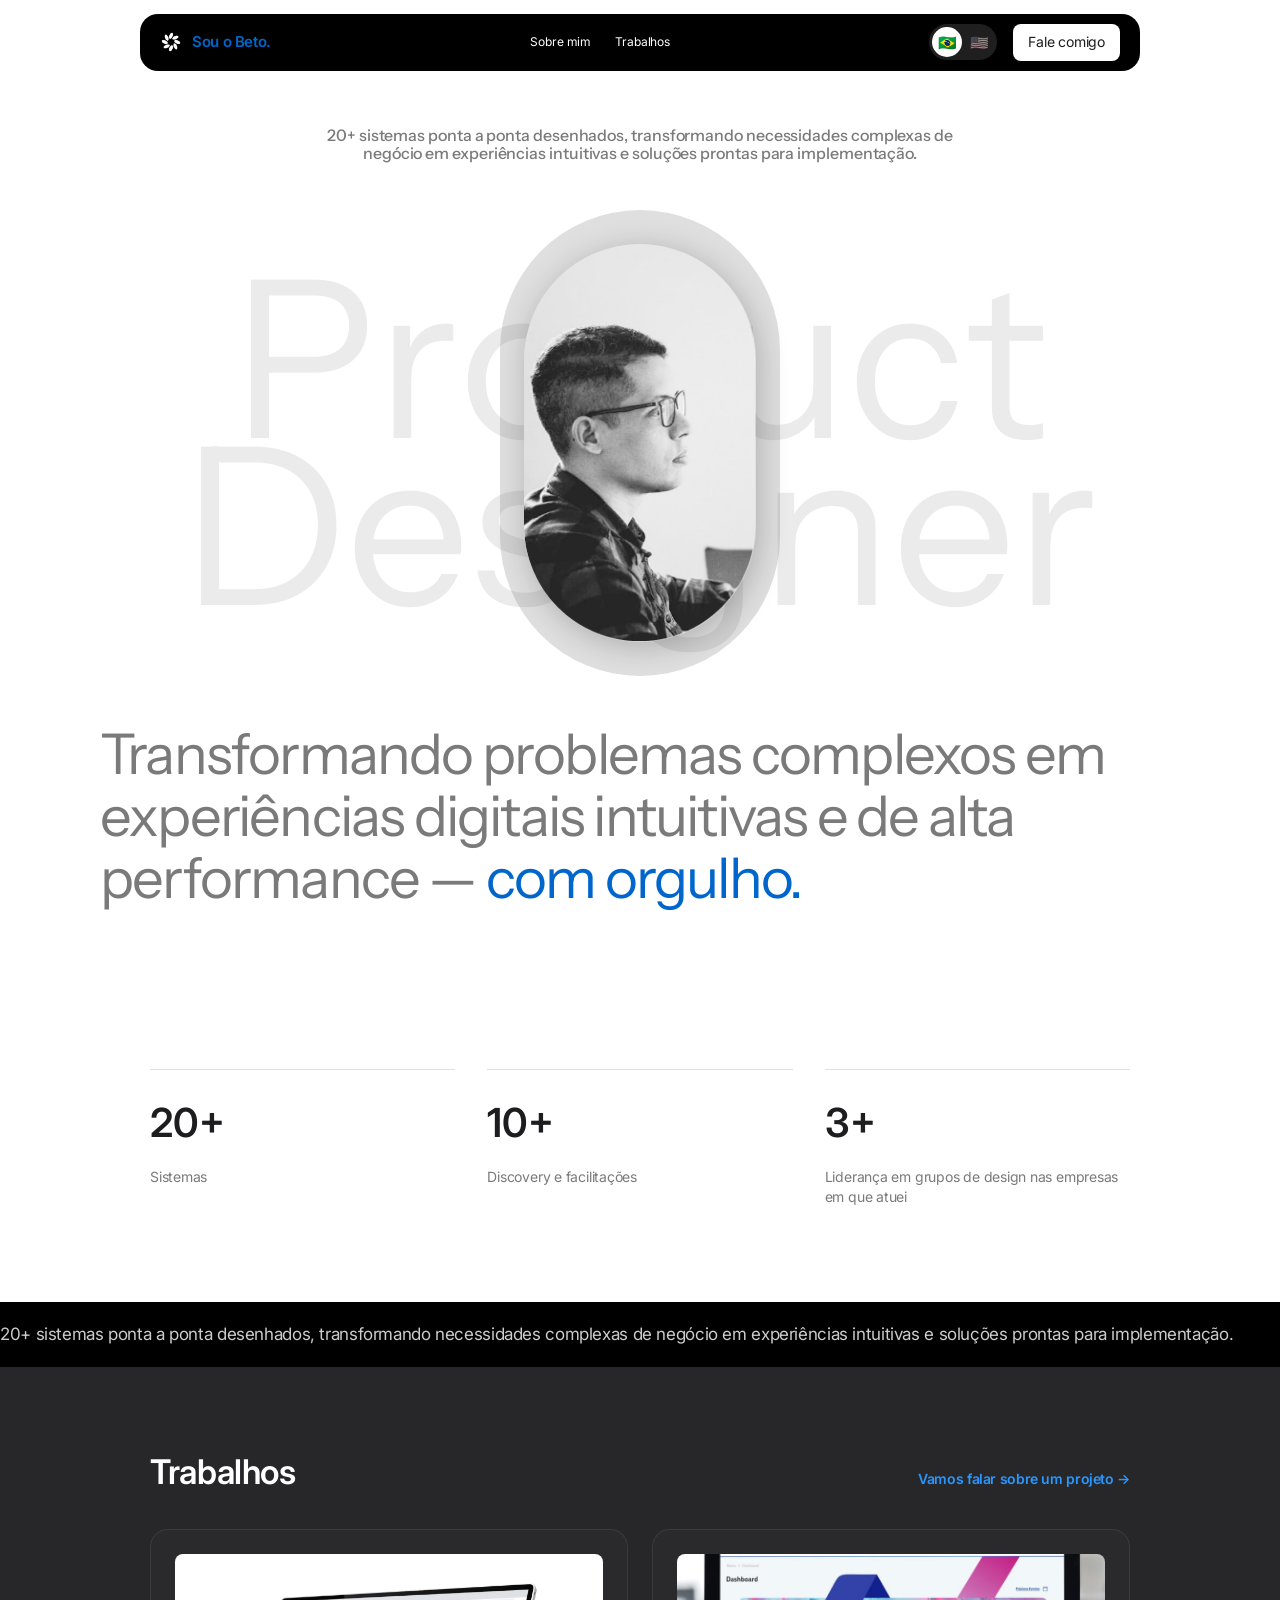
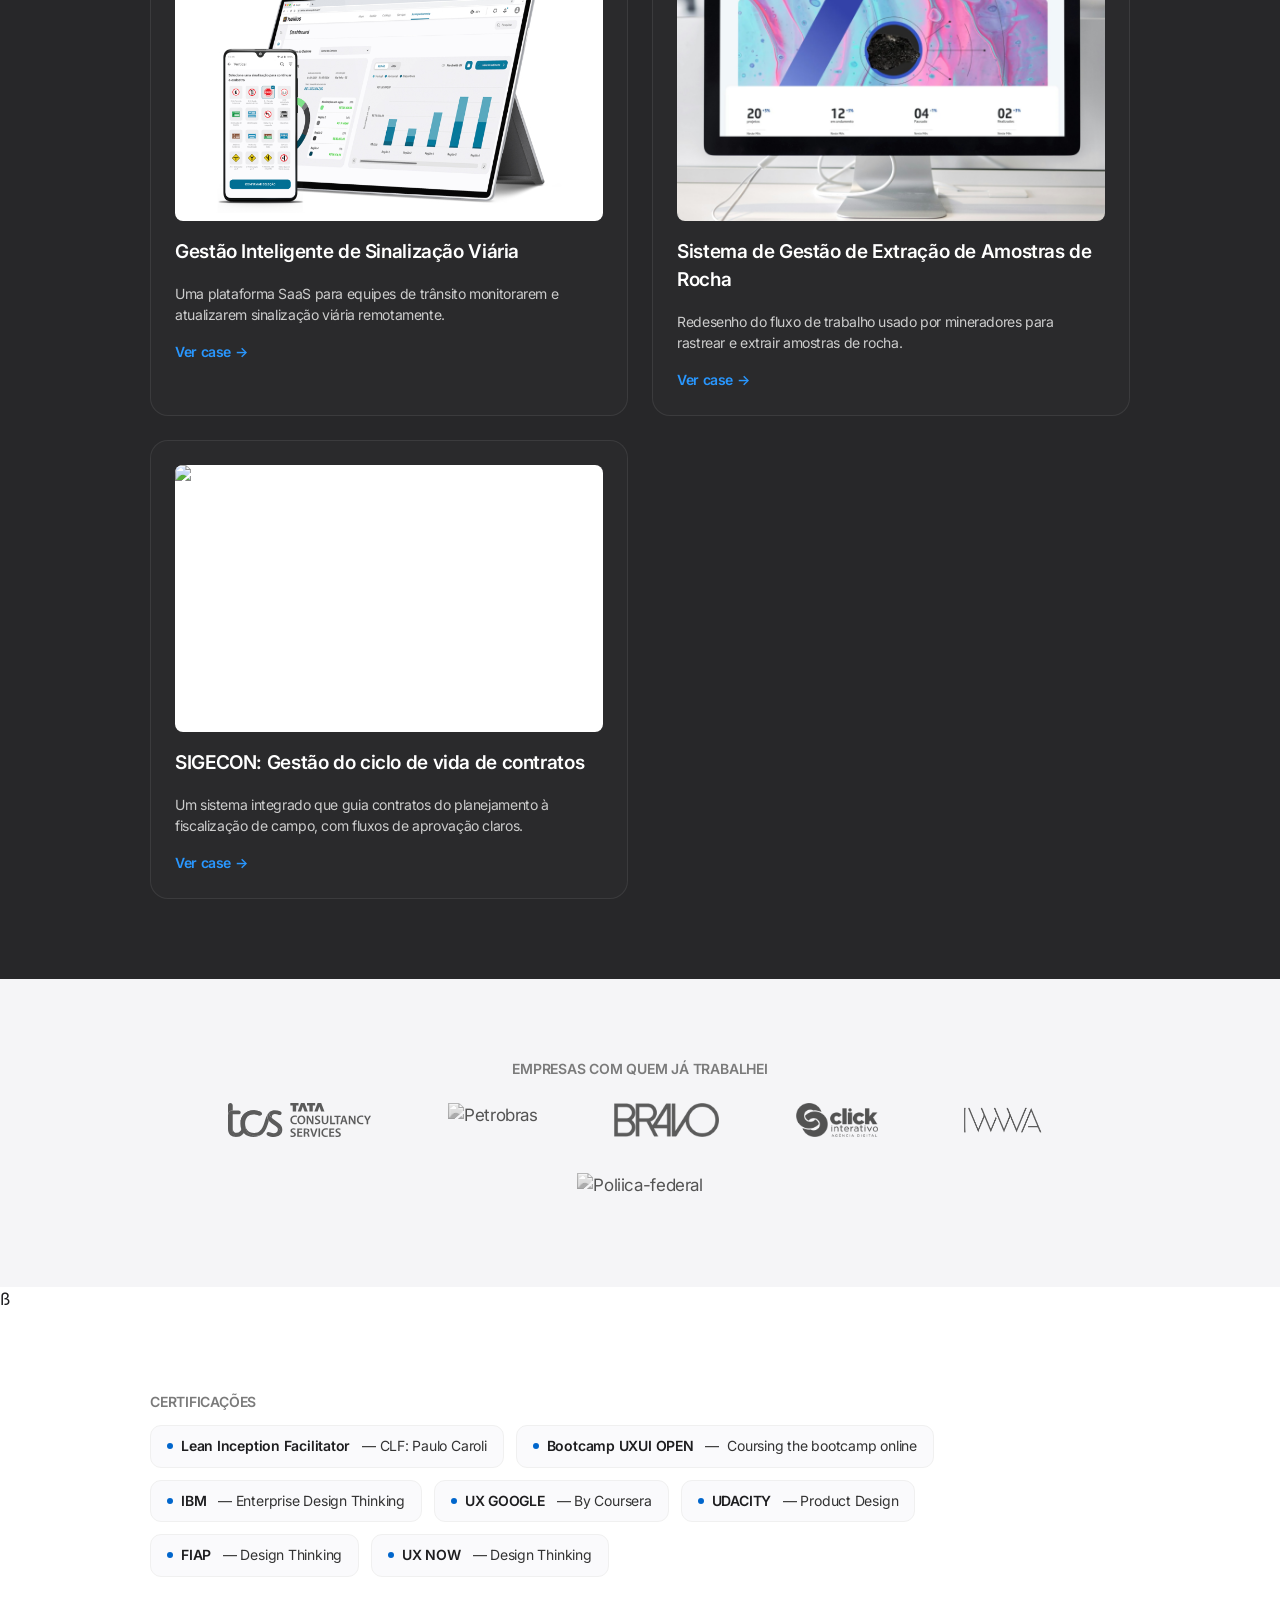
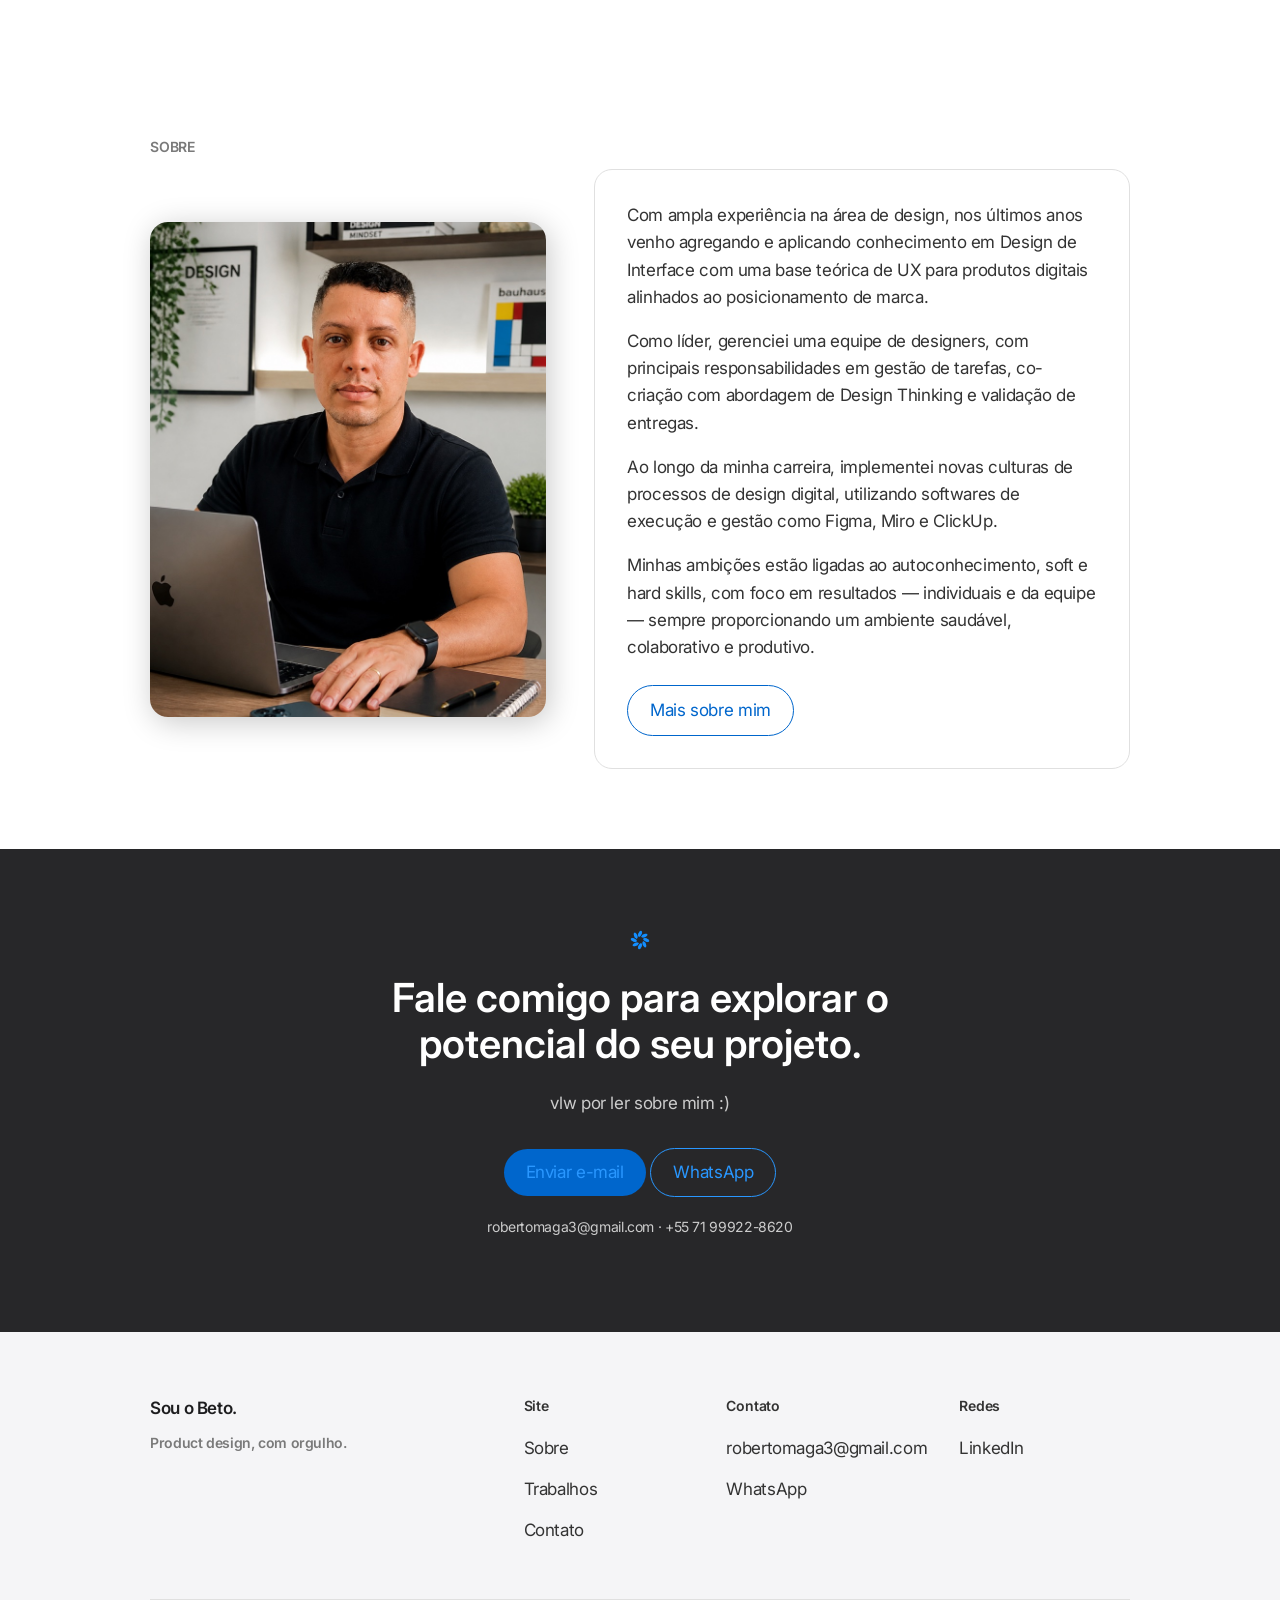
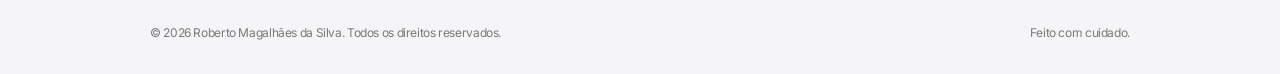
==== index.html @ 411d266d "Add files via upload" ====
<!DOCTYPE html>
<html lang="pt-BR" data-lang="pt">
<head>
<meta charset="UTF-8">
<meta name="viewport" content="width=device-width, initial-scale=1.0">
<title>Beto — Product Designer</title>
<meta name="description" content="Beto — Product Designer. Turning complex problems into intuitive, high-performing digital experiences.">
<link rel="icon" href="assets/img_site/5b94b68947f8b548e93e77e9ae76bd9188ecc7c8.png">
<link rel="preconnect" href="https://fonts.googleapis.com">
<link rel="preconnect" href="https://fonts.gstatic.com" crossorigin>
<link href="https://fonts.googleapis.com/css2?family=Inter:wght@300;400;500;600;700&family=Instrument+Sans:wght@400;500;600&display=swap" rel="stylesheet">
<link rel="stylesheet" href="assets/styles.css">
</head>
<body>

<a class="skip-link" href="#main">Skip to content</a>

<div class="nav-wrap">
  <nav class="nav" aria-label="Primary">
    <a class="brand" href="index.html" aria-label="Beto — home">
      <img src="assets/img_site/5b94b68947f8b548e93e77e9ae76bd9188ecc7c8.png" alt="" width="22" height="22">
      <span lang="en">I'm Beto.</span>
      <span lang="pt">Sou o Beto.</span>
    </a>
    <div class="nav-links">
      <a href="about.html"><span lang="en">About me</span><span lang="pt">Sobre mim</span></a>
      <a href="#work"><span lang="en">Work</span><span lang="pt">Trabalhos</span></a>
    </div>
    <div style="display:flex;align-items:center;gap:16px;">
      <div class="lang-toggle" role="group" aria-label="Language / Idioma">
        <button type="button" data-set-lang="pt" aria-pressed="true" aria-label="Português (Brasil)" title="Português"><span aria-hidden="true">🇧🇷</span></button>
        <button type="button" data-set-lang="en" aria-pressed="false" aria-label="English" title="English"><span aria-hidden="true">🇺🇸</span></button>
      </div>
      <a class="nav-cta" href="#contact">
        <span lang="en">Talk to me</span>
        <span lang="pt">Fale comigo</span>
      </a>
    </div>
  </nav>
</div>

<main id="main">

  <!-- Hero -->
  <section class="tile tile-light hero">
    <div class="tile-inner">
      <p class="hero-subtitle">
        <span lang="en">Designed 20+ end-to-end systems, transforming complex business needs into intuitive experiences and implementation-ready design solutions.</span>
        <span lang="pt">20+ sistemas ponta a ponta desenhados, transformando necessidades complexas de negócio em experiências intuitivas e soluções prontas para implementação.</span>
      </p>
      <div class="hero-portrait-wrap">
        <span class="hero-watermark" aria-hidden="true">
          <span lang="en">Product<br>Designer</span>
          <span lang="pt">Product<br>Designer</span>
        </span>
        <div class="portrait-oval">
          <img src="assets/img_site/bc3910b3db5e815e29f5a7b4f5321cf51fef2fd6.png" alt="Beto, product designer, black and white portrait">
        </div>
      </div>
      <h1 class="hero-headline">
        <span lang="en">Turning complex problems into intuitive, high‑performing digital experiences — <span class="accent">with pride.</span></span>
        <span lang="pt">Transformando problemas complexos em experiências digitais intuitivas e de alta performance — <span class="accent">com orgulho.</span></span>
      </h1>
    </div>
  </section>

 

  <!-- Stats -->
  <section class="tile tile-light" aria-label="Highlights">
    <div class="tile-inner">
      <div class="stats-grid">
        <div class="stat">
          <p class="stat-num">20+</p>
          <p class="stat-label"><span lang="en">Systems</span><span lang="pt">Sistemas</span></p>
        </div>
        <div class="stat">
          <p class="stat-num">10+</p>
          <p class="stat-label"><span lang="en">Discovery and facilitations</span><span lang="pt">Discovery e facilitações</span></p>
        </div>
        <div class="stat">
          <p class="stat-num">3+</p>
          <p class="stat-label"><span lang="en">Leadership in design groups in companies I've worked with</span><span lang="pt">Liderança em grupos de design nas empresas em que atuei</span></p>
        </div>
      </div>
    </div>
  </section>


 <!-- Marquee -->
  <div class="marquee-band">
    <div class="marquee-track" aria-hidden="true">
      <span lang="en">Designed 20+ end-to-end systems, transforming complex business needs into intuitive experiences and implementation-ready design solutions.</span>
      <span lang="en">Designed 20+ end-to-end systems, transforming complex business needs into intuitive experiences and implementation-ready design solutions.</span>
      <span lang="pt">20+ sistemas ponta a ponta desenhados, transformando necessidades complexas de negócio em experiências intuitivas e soluções prontas para implementação.</span>
      <span lang="pt">20+ sistemas ponta a ponta desenhados, transformando necessidades complexas de negócio em experiências intuitivas e soluções prontas para implementação.</span>
    </div>
    <p class="visually-hidden">
      <span lang="en">Designed 20+ end-to-end systems, transforming complex business needs into intuitive experiences and implementation-ready design solutions.</span>
      <span lang="pt">20+ sistemas ponta a ponta desenhados, transformando necessidades complexas de negócio em experiências intuitivas e soluções prontas para implementação.</span>
    </p>
  </div>


  
  <!-- Work -->
  <section class="tile tile-dark" id="work">
    <div class="tile-inner">
      <div class="section-head">
        <h2><span lang="en">Works</span><span lang="pt">Trabalhos</span></h2>
        <a class="text-link" href="#contact" style="font-size:14px;font-weight:600;">
          <span lang="en">Let's talk about a project →</span>
          <span lang="pt">Vamos falar sobre um projeto →</span>
        </a>
      </div>
      <div class="projects-grid">
        <article class="project-card">
          <div class="project-thumb">
            <img src="assets/img_site/bd43a58869181ca7f4047ee3c537fb4e34f8f828.png" alt="Hellius platform dashboard, desktop and mobile">
          </div>
          <h3><span lang="en">Intelligent Road Sign Management</span><span lang="pt">Gestão Inteligente de Sinalização Viária</span></h3>
          <p>
            <span lang="en">A SaaS platform for city traffic teams to monitor and update road signage remotely.</span>
            <span lang="pt">Uma plataforma SaaS para equipes de trânsito monitorarem e atualizarem sinalização viária remotamente.</span>
          </p>
          <a class="text-link" href="projects/intelligent-road-sign-management.html"><span lang="en">View case study →</span><span lang="pt">Ver case →</span></a>
        </article>
        <article class="project-card">
          <div class="project-thumb">
            <img src="assets/img_site/3ab08728e2af83ef7c35d7bcea88583c39f7a173.png" alt="Extract dashboard on desktop monitor">
          </div>
          <h3><span lang="en">Rock Sample Extraction Management System</span><span lang="pt">Sistema de Gestão de Extração de Amostras de Rocha</span></h3>
          <p>
            <span lang="en">Redesigned the workflow miners use to track and extract stone samples.</span>
            <span lang="pt">Redesenho do fluxo de trabalho usado por mineradores para rastrear e extrair amostras de rocha.</span>
          </p>
          <a class="text-link" href="projects/rock-sample-extraction-management-system.html"><span lang="en">View case study →</span><span lang="pt">Ver case →</span></a>
        </article>
        <article class="project-card">
          <div class="project-thumb">
            <img src="assets/img_site/project-sigecon/miniatura-project-sigecon.jpg" alt="SIGECON contracting plan screen">
          </div>
          <h3><span lang="en">SIGECON: Contract lifecycle management</span><span lang="pt">SIGECON: Gestão do ciclo de vida de contratos</span></h3>
          <p>
            <span lang="en">An integrated system that guides contracts from planning to field inspection, with clear approval flows.</span>
            <span lang="pt">Um sistema integrado que guia contratos do planejamento à fiscalização de campo, com fluxos de aprovação claros.</span>
          </p>
          <a class="text-link" href="projects/sigecon-contract-management.html"><span lang="en">View case study →</span><span lang="pt">Ver case →</span></a>
        </article>
      </div>
    </div>
  </section>

  <!-- Companies -->
  <section class="tile tile-parchment companies-strip">
    <div class="tile-inner">
      <p class="eyebrow"><span lang="en">Companies I've worked with</span><span lang="pt">Empresas com quem já trabalhei</span></p>
      <div class="companies-row">
        <img src="assets/img_site/1eda72eb47763afda7dd1ae7b45ea1de6272b2cd.svg" alt="TCS" loading="lazy" width="152" height="36">
        <img src="assets/img_site/petro-bras-logo.png" alt="Petrobras" loading="lazy" width="160" height="auto">
        <img src="assets/img_site/80cd6f7824624f410f309f4ee55f9f1d4ba19674.png" alt="Bravo" loading="lazy" width="110" height="36">
        <img src="assets/img_site/c8760d24208e25596ec128fb980af4e7e433698e.png" alt="Click Interativo" loading="lazy" width="101" height="42">
        <img src="assets/img_site/b708943ce6888c171bda30ee9d942da5ebe1d97d.png" alt="IWWA" loading="lazy" width="118" height="41">
        <img src="assets/img_site/logo-poliica-federal.png" alt="Poliica-federal" loading="lazy" width="auto" height="54">
      </div>
    </div>
  </section>
ß
  <!-- Certifications -->
  <section class="tile tile-light">
    <div class="tile-inner">
      <p class="eyebrow"><span lang="en">Certifications</span><span lang="pt">Certificações</span></p>
      <div class="cert-row">
        <span class="cert-chip"><span class="dot"></span><strong>Lean Inception Facilitator</strong>&nbsp;— CLF: Paulo Caroli</span>
        <span class="cert-chip"><span class="dot"></span><strong>Bootcamp UXUI OPEN</strong>&nbsp;— <span lang="en">Coursing the bootcamp online</span><span lang="pt">Coursing the bootcamp online</span></span>
        <span class="cert-chip"><span class="dot"></span><strong>IBM</strong>&nbsp;— Enterprise Design Thinking</span>
        <span class="cert-chip"><span class="dot"></span><strong>UX GOOGLE</strong>&nbsp;— By Coursera</span>
        <span class="cert-chip"><span class="dot"></span><strong>UDACITY</strong>&nbsp;— Product Design</span>
        <span class="cert-chip"><span class="dot"></span><strong>FIAP</strong>&nbsp;— Design Thinking</span>
        <span class="cert-chip"><span class="dot"></span><strong>UX NOW</strong>&nbsp;— Design Thinking</span>
      </div>
    </div>
  </section>

  <!-- Bio -->
  <section class="tile tile-light" id="about">
    <div class="tile-inner">
      <p class="eyebrow"><span lang="en">About</span><span lang="pt">Sobre</span></p>
      <div class="bio-grid">
        <div class="bio-photo">
          <img src="assets/img_site/4f5923440aba11b31031e52642b008e58e068418.jpg" alt="Beto working at his desk">
        </div>
        <div class="bio-card">
          <p>
            <span lang="en">With extensive experience in the design field, over the last few years I have been adding and applying knowledge in Interface Design with a theoretical foundation of UX for digital products aligned with brand positioning.</span>
            <span lang="pt">Com ampla experiência na área de design, nos últimos anos venho agregando e aplicando conhecimento em Design de Interface com uma base teórica de UX para produtos digitais alinhados ao posicionamento de marca.</span>
          </p>
          <p>
            <span lang="en">As a leader, I managed a team of designers, with my main responsibilities being task management, co-creating with a Design Thinking approach, and validating deliverables.</span>
            <span lang="pt">Como líder, gerenciei uma equipe de designers, com principais responsabilidades em gestão de tarefas, co-criação com abordagem de Design Thinking e validação de entregas.</span>
          </p>
          <p>
            <span lang="en">Throughout my career, I have implemented new cultures of digital design processes, using execution and management software such as Figma, Miro, and ClickUp.</span>
            <span lang="pt">Ao longo da minha carreira, implementei novas culturas de processos de design digital, utilizando softwares de execução e gestão como Figma, Miro e ClickUp.</span>
          </p>
          <p>
            <span lang="en">My ambitions are linked to self-awareness, soft and hard skills, with a focus on results — both individually and for the team — always providing a healthy, collaborative, and productive environment.</span>
            <span lang="pt">Minhas ambições estão ligadas ao autoconhecimento, soft e hard skills, com foco em resultados — individuais e da equipe — sempre proporcionando um ambiente saudável, colaborativo e produtivo.</span>
          </p>
          <p style="margin-top:var(--sp-lg);">
            <a class="btn-secondary" href="about.html"><span lang="en">More about me</span><span lang="pt">Mais sobre mim</span></a>
          </p>
        </div>
      </div>
    </div>
  </section>

  <!-- Closing -->
  <section class="tile tile-dark closing" id="contact">
    <div class="tile-inner">
      <img class="mark" src="assets/img_site/5b94b68947f8b548e93e77e9ae76bd9188ecc7c8.png" alt="" width="22" height="22" style="filter:invert(60%) sepia(90%) saturate(2000%) hue-rotate(190deg);">
      <h2>
        <span lang="en">Connect with us to explore your project's potential.</span>
        <span lang="pt">Fale comigo para explorar o potencial do seu projeto.</span>
      </h2>
      <p class="signoff">
        <span lang="en">tks to read about me :)</span>
        <span lang="pt">vlw por ler sobre mim :)</span>
      </p>
      <div class="hero-actions" style="justify-content:center;">
        <a class="btn-primary" href="mailto:robertomaga3@gmail.com">
          <span lang="en">Email me</span>
          <span lang="pt">Enviar e-mail</span>
        </a>
        <a class="btn-secondary" href="https://wa.me/5571999228620" target="_blank" rel="noopener">
          <span lang="en">WhatsApp</span>
          <span lang="pt">WhatsApp</span>
        </a>
      </div>
      <p style="margin-top:20px;font-size:14px;color:var(--color-body-muted);">
        robertomaga3@gmail.com · +55 71 99922-8620
      </p>
    </div>
  </section>

</main>

<footer>
  <div class="footer-inner">
    <div class="footer-grid">
      <div class="footer-brand">
        <span lang="en">I'm Beto.</span><span lang="pt">Sou o Beto.</span>
        <p><span lang="en">Product design, with pride.</span><span lang="pt">Product design, com orgulho.</span></p>
      </div>
      <div class="footer-col">
        <h4><span lang="en">Site</span><span lang="pt">Site</span></h4>
        <ul>
          <li><a href="about.html"><span lang="en">About</span><span lang="pt">Sobre</span></a></li>
          <li><a href="#work"><span lang="en">Work</span><span lang="pt">Trabalhos</span></a></li>
          <li><a href="#contact"><span lang="en">Contact</span><span lang="pt">Contato</span></a></li>
        </ul>
      </div>
      <div class="footer-col">
        <h4><span lang="en">Contact</span><span lang="pt">Contato</span></h4>
        <ul>
          <li><a href="mailto:robertomaga3@gmail.com">robertomaga3@gmail.com</a></li>
          <li><a href="https://wa.me/5571999228620" target="_blank" rel="noopener">WhatsApp</a></li>
        </ul>
      </div>
      <div class="footer-col">
        <h4><span lang="en">Social</span><span lang="pt">Redes</span></h4>
        <ul>
          <li><a href="https://www.linkedin.com/in/robertodesigner/" target="_blank" rel="noopener">LinkedIn</a></li>
        </ul>
      </div>
    </div>
    <div class="legal">
      <span>© <span id="year">2026</span> Roberto Magalhães da Silva. <span lang="en">All rights reserved.</span><span lang="pt">Todos os direitos reservados.</span></span>
      <span><span lang="en">Made with care.</span><span lang="pt">Feito com cuidado.</span></span>
    </div>
  </div>
</footer>

<script src="assets/i18n.js"></script>

</body>
</html>
---- assets/styles.css ----
:root{
  /* Colors — DESIGN-apple.md tokens */
  --color-primary:#0066cc;
  --color-primary-focus:#0071e3;
  --color-primary-on-dark:#2997ff;
  --color-ink:#1d1d1f;
  --color-body-on-dark:#ffffff;
  --color-body-muted:#cccccc;
  --color-ink-muted-80:#333333;
  --color-ink-muted-48:#7a7a7a;
  --color-divider-soft:#f0f0f0;
  --color-hairline:#e0e0e0;
  --color-canvas:#ffffff;
  --color-canvas-parchment:#f5f5f7;
  --color-surface-pearl:#fafafc;
  --color-surface-tile-1:#272729;
  --color-surface-tile-2:#2a2a2c;
  --color-surface-tile-3:#252527;
  --color-surface-black:#000000;
  --color-chip-translucent:rgba(210,210,215,0.64);
  --color-outline-heading:#ebebeb;

  /* Typography */
  --font-display:"SF Pro Display","Inter",system-ui,-apple-system,BlinkMacSystemFont,sans-serif;
  --font-text:"SF Pro Text","Inter",system-ui,-apple-system,BlinkMacSystemFont,sans-serif;

  /* Spacing */
  --sp-xxs:4px; --sp-xs:8px; --sp-sm:12px; --sp-md:17px; --sp-lg:24px; --sp-xl:32px; --sp-xxl:48px; --sp-section:80px;

  /* Radius */
  --r-none:0px; --r-xs:5px; --r-sm:8px; --r-md:11px; --r-lg:18px; --r-pill:9999px;

  /* Shadow — reserved for product/portrait imagery only */
  --shadow-product:3px 5px 30px 0 rgba(0,0,0,0.22);
}

*{box-sizing:border-box;}
html{scroll-behavior:smooth;}
body{
  margin:0;
  background:var(--color-canvas);
  color:var(--color-ink);
  font-family:var(--font-text);
  font-size:17px;
  line-height:1.47;
  letter-spacing:-0.374px;
  -webkit-font-smoothing:antialiased;
}
img{max-width:100%;display:block;}
a{color:var(--color-primary);text-decoration:none;}
a:hover{text-decoration:underline;}
button{font-family:inherit;cursor:pointer;}
:focus-visible{outline:2px solid var(--color-primary-focus);outline-offset:2px;}

.visually-hidden{
  position:absolute;width:1px;height:1px;overflow:hidden;
  clip:rect(0 0 0 0);white-space:nowrap;
}

.skip-link{
  position:absolute;top:-48px;left:16px;
  background:var(--color-surface-black);color:#fff;
  padding:10px 18px;border-radius:var(--r-sm);
  transition:top .2s ease;z-index:1000;
}
.skip-link:focus{top:16px;}

/* ---------- i18n ---------- */
html[data-lang="en"] [lang="pt"]{display:none !important;}
html[data-lang="pt"] [lang="en"]{display:none !important;}

/* ---------- Nav ---------- */
.nav-wrap{
  position:sticky;top:0;z-index:100;
  display:flex;justify-content:center;
  padding:14px 16px 0;
}
.nav{
  width:100%;max-width:1000px;
  background:var(--color-surface-black);
  border-radius:var(--r-lg);
  display:flex;align-items:center;justify-content:space-between;
  padding:10px 20px;
  color:var(--color-body-on-dark);
}
.brand{display:flex;align-items:center;gap:10px;font-family:var(--font-text);font-weight:600;font-size:15px;}
.brand img{width:22px;height:22px;flex:none;}
.nav-links{display:flex;align-items:center;gap:24px;}
.nav-links a{
  color:var(--color-body-on-dark);
  font-size:12px;letter-spacing:-0.12px;
  text-underline-offset:3px;
}
.nav-cta{
  background:var(--color-canvas);
  color:var(--color-ink);
  border:none;border-radius:var(--r-sm);
  padding:8px 15px;font-size:14px;letter-spacing:-0.224px;
  transition:transform .15s ease, opacity .15s ease;
  display:inline-block;
}
.nav-cta:active{transform:scale(0.95);}
.lang-toggle{
  display:flex;background:rgba(255,255,255,0.12);
  border-radius:var(--r-pill);padding:3px;gap:2px;
}
.lang-toggle button{
  display:flex;align-items:center;justify-content:center;
  border:none;background:transparent;
  width:30px;height:30px;
  font-size:15px;line-height:1;padding:0;border-radius:var(--r-pill);
  opacity:.55;filter:grayscale(60%);
  transition:opacity .15s ease, filter .15s ease, background .15s ease, transform .15s ease;
}
.lang-toggle button[aria-pressed="true"]{
  background:var(--color-canvas);opacity:1;filter:none;
}
.lang-toggle button:hover{opacity:1;filter:none;}
.lang-toggle button:active{transform:scale(0.9);}
@media (max-width:640px){
  .nav-links a{display:none;}
}

/* ---------- Tile base ---------- */
.tile{padding:var(--sp-section) 24px;}
.tile-inner{max-width:980px;margin:0 auto;}
.tile-narrow{max-width:720px;margin:0 auto;}
.tile-light{background:var(--color-canvas);color:var(--color-ink);}
.tile-parchment{background:var(--color-canvas-parchment);color:var(--color-ink);}
.tile-dark{background:var(--color-surface-tile-1);color:var(--color-body-on-dark);}
.tile-dark a{color:var(--color-primary-on-dark);}
.tile-dark .accent{color:var(--color-primary-on-dark);}

.eyebrow{
  font-family:var(--font-text);font-size:14px;font-weight:600;
  color:var(--color-ink-muted-48);letter-spacing:-0.224px;
  text-transform:uppercase;margin:0 0 var(--sp-sm);
}
.tile-dark .eyebrow{color:var(--color-body-muted);}

.accent{color:var(--color-primary);}

/* ---------- Hero ---------- */
.hero{position:relative;overflow:hidden;padding-top:56px;text-align:center;}
.hero .tile-inner{max-width:1080px;container-type:inline-size;}

.hero-subtitle{
  max-width:58.6cqi;margin:0 auto var(--sp-xxl);
  font-family:"Instrument Sans",var(--font-text);font-weight:500;
  font-size:16px;line-height:1.1;letter-spacing:-0.005em;
  color:var(--color-ink-muted-48);
}

.hero-portrait-wrap{
  position:relative;display:flex;align-items:center;justify-content:center;
  margin:0 auto var(--sp-xxl);
}
.hero-watermark{
  position:absolute;inset:0;z-index:0;
  display:flex;align-items:center;justify-content:center;text-align:center;
  font-family:"Instrument Sans",var(--font-text);font-weight:400;
  font-size:clamp(48px,20.7cqi,220px);line-height:0.76;
  color:var(--color-outline-heading);white-space:nowrap;
  user-select:none;pointer-events:none;
}
.portrait-oval{
  position:relative;z-index:1;
  width:clamp(160px,25.9cqi,300px);aspect-ratio:323/538;
  border-radius:var(--r-pill);background:rgba(95,95,95,0.2);
  display:flex;align-items:center;justify-content:center;
}
.portrait-oval img{
  width:82.6%;height:85.3%;object-fit:cover;border-radius:var(--r-pill);
  box-shadow:var(--shadow-product);
}

.hero-headline{
  font-family:"Instrument Sans",var(--font-display);font-weight:400;
  font-size:clamp(32px,5.2cqi,64px);line-height:1.1;letter-spacing:-0.032em;
  color:var(--color-ink-muted-48);margin:0;text-align:left;
}
.hero-headline .accent{color:var(--color-primary);}
.btn-primary{
  display:inline-flex;align-items:center;justify-content:center;
  background:var(--color-primary);color:#fff;
  border:none;border-radius:var(--r-pill);
  padding:11px 22px;font-size:17px;font-family:var(--font-text);
  transition:transform .15s ease;
}
.btn-primary:hover{text-decoration:none;background:var(--color-primary-focus);}
.btn-primary:active{transform:scale(0.95);}
.btn-secondary{
  display:inline-flex;align-items:center;justify-content:center;
  background:transparent;color:var(--color-primary);
  border:1px solid var(--color-primary);border-radius:var(--r-pill);
  padding:11px 22px;font-size:17px;font-family:var(--font-text);
  transition:transform .15s ease, background .15s ease;
}
.btn-secondary:hover{text-decoration:none;background:rgba(0,102,204,0.06);}
.btn-secondary:active{transform:scale(0.95);}
.tile-dark .btn-secondary{color:var(--color-primary-on-dark);border-color:var(--color-primary-on-dark);}
.tile-dark .btn-secondary:hover{background:rgba(41,151,255,0.1);}


/* ---------- Marquee ---------- */
.marquee-band{
  background:var(--color-surface-black);color:#fff;
  padding:20px 0;overflow:hidden;white-space:nowrap;
}
.marquee-track{
  display:inline-flex;gap:48px;
  animation:marquee-scroll 24s linear infinite;
}
.marquee-track span{
  font-size:17px;letter-spacing:-0.374px;color:var(--color-body-muted);
}
@keyframes marquee-scroll{
  from{transform:translateX(0);}
  to{transform:translateX(-50%);}
}
@media (prefers-reduced-motion:reduce){
  .marquee-track{animation:none;}
}

/* ---------- Stats ---------- */
.stats-grid{
  display:grid;grid-template-columns:repeat(3,1fr);gap:var(--sp-xl);
}
.stat{border-top:1px solid var(--color-hairline);padding-top:var(--sp-lg);}
.tile-dark .stat{border-top-color:rgba(255,255,255,0.15);}
.stat-num{
  font-family:var(--font-display);font-weight:600;font-size:40px;
  letter-spacing:0;margin:0 0 6px;color:var(--color-ink);
}
.tile-dark .stat-num{color:#fff;}
.stat-label{font-size:14px;color:var(--color-ink-muted-48);letter-spacing:-0.224px;}
.tile-dark .stat-label{color:var(--color-body-muted);}
@media (max-width:640px){
  .stats-grid{grid-template-columns:1fr;gap:var(--sp-lg);}
}

/* ---------- Companies strip ---------- */
.companies-strip{text-align:center;}
.companies-row{
  display:flex;flex-wrap:wrap;align-items:center;justify-content:center;
  gap:36px clamp(24px,6vw,80px);margin-top:var(--sp-lg);
}
.companies-row img{
  height:34px;width:auto;max-width:160px;
  object-fit:contain;filter:grayscale(1);opacity:.75;
  transition:opacity .15s ease;
}
.companies-row img:hover{opacity:1;}

/* ---------- Bio ---------- */
.bio-grid{display:grid;grid-template-columns:0.85fr 1.15fr;gap:var(--sp-xxl);align-items:center;}
.bio-photo{border-radius:var(--r-lg);overflow:hidden;box-shadow:var(--shadow-product);aspect-ratio:4/5;}
.bio-photo img{width:100%;height:100%;object-fit:cover;}
.bio-card{
  background:var(--color-canvas);
  border:1px solid var(--color-hairline);
  border-radius:var(--r-lg);
  padding:var(--sp-xl);
}
.bio-card p{
  font-size:17px;line-height:1.6;color:var(--color-ink-muted-80);
  margin:0 0 var(--sp-md);
}
.bio-card p:last-child{margin-bottom:0;}
@media (max-width:833px){
  .bio-grid{grid-template-columns:1fr;}
  .bio-photo{max-width:320px;margin:0 auto;}
}

/* ---------- Fun facts (about page) ---------- */
.facts-grid{display:grid;grid-template-columns:repeat(5,1fr);gap:var(--sp-lg);}
.fact{border-top:1px solid var(--color-hairline);padding-top:var(--sp-sm);}
.fact-label{font-size:12px;color:var(--color-ink-muted-48);text-transform:uppercase;letter-spacing:-0.12px;margin:0 0 6px;}
.fact-value{font-size:17px;font-weight:600;margin:0;}
@media (max-width:833px){.facts-grid{grid-template-columns:repeat(3,1fr);}}
@media (max-width:480px){.facts-grid{grid-template-columns:repeat(2,1fr);}}

/* ---------- Skills (about page) ---------- */
.skills-grid{display:grid;grid-template-columns:repeat(3,1fr);gap:var(--sp-xl);}
.skill-group h3{
  font-family:var(--font-text);font-size:14px;font-weight:600;letter-spacing:-0.224px;
  text-transform:uppercase;color:var(--color-primary-on-dark);margin:0 0 var(--sp-md);
}
.skill-group ul{list-style:none;margin:0;padding:0;display:flex;flex-direction:column;gap:10px;}
.skill-group li{font-size:15px;color:var(--color-body-muted);}
@media (max-width:833px){.skills-grid{grid-template-columns:1fr 1fr;}}
@media (max-width:640px){.skills-grid{grid-template-columns:1fr;}}

/* ---------- Projects ---------- */
.section-head{display:flex;align-items:baseline;justify-content:space-between;margin-bottom:var(--sp-xl);gap:var(--sp-lg);flex-wrap:wrap;}
.section-head h2{
  font-family:var(--font-display);font-weight:600;font-size:34px;
  letter-spacing:-0.374px;margin:0;
}
.projects-grid{display:grid;grid-template-columns:repeat(2,1fr);gap:var(--sp-lg);}
.project-card{
  background:var(--color-surface-tile-2);border:1px solid rgba(255,255,255,0.08);
  border-radius:var(--r-lg);padding:var(--sp-lg);
  display:flex;flex-direction:column;gap:var(--sp-md);
}
.project-thumb{
  aspect-ratio:16/10;border-radius:var(--r-sm);overflow:hidden;background:#fff;
}
.project-thumb img{width:100%;height:100%;object-fit:cover;}
.project-card h3{
  font-family:var(--font-text);font-weight:600;font-size:19px;
  letter-spacing:-0.374px;margin:0;color:#fff;
}
.project-card p{
  font-size:14px;color:var(--color-body-muted);margin:0;line-height:1.5;
}
.project-card .text-link{font-size:14px;font-weight:600;color:var(--color-primary-on-dark);}
@media (max-width:640px){.projects-grid{grid-template-columns:1fr;}}

/* ---------- Certifications ---------- */
.cert-row{display:flex;flex-wrap:wrap;gap:var(--sp-sm);}
.cert-chip{
  background:var(--color-surface-pearl);color:var(--color-ink-muted-80);
  border:1px solid var(--color-divider-soft);border-radius:var(--r-md);
  padding:10px 16px;font-size:14px;letter-spacing:-0.224px;
  display:flex;align-items:center;gap:8px;
}
.cert-chip strong{font-weight:600;color:var(--color-ink);}
.cert-chip .dot{width:6px;height:6px;border-radius:50%;background:var(--color-primary);flex:none;}

/* ---------- Closing quote ---------- */
.closing{text-align:center;}
.closing .mark{width:22px;height:22px;margin:0 auto var(--sp-lg);}
.closing h2{
  font-family:var(--font-display);font-weight:600;font-size:40px;
  letter-spacing:0;line-height:1.15;margin:0 0 var(--sp-lg);
  max-width:20ch;margin-left:auto;margin-right:auto;
}
.closing .signoff{
  font-size:17px;color:var(--color-body-muted);margin:0 0 var(--sp-xl);
}

/* ---------- Case study pages ---------- */
.case-hero{
  padding-top:64px;text-align:center;background-size:cover;background-position:center;
  position:relative;
}
.case-hero::before{
  content:"";position:absolute;inset:0;background:rgba(0,0,0,0.45);
}
.case-hero .tile-inner{position:relative;z-index:1;}
.case-hero .eyebrow{color:var(--color-body-muted);}
.case-hero h1{
  font-family:var(--font-display);font-weight:600;font-size:48px;
  letter-spacing:-0.8px;line-height:1.1;color:#fff;margin:0 0 var(--sp-lg);
  max-width:16ch;margin-left:auto;margin-right:auto;
}
@media (max-width:640px){.case-hero h1{font-size:32px;}}

.case-summary{
  font-size:17px;line-height:1.6;color:var(--color-ink-muted-80);
  max-width:720px;margin:0 auto;
}
.case-summary + .case-summary{margin-top:var(--sp-md);}

.case-gallery{display:flex;flex-direction:column;align-items:center;gap:var(--sp-lg);}
.case-gallery figure{margin:0;width:100%;max-width:640px;min-width:min(540px,100%);border-radius:var(--r-lg);overflow:hidden;border:1px solid var(--color-hairline);background:var(--color-surface-pearl);}
.case-gallery img{width:100%;height:auto;display:block;}
.case-gallery figcaption{
  padding:14px 20px;font-size:13px;color:var(--color-ink-muted-48);
  border-top:1px solid var(--color-hairline);
}

.case-top{padding-bottom:var(--sp-xl);}
.case-title{font-size:clamp(34px,6vw,56px);line-height:1.07;font-weight:600;letter-spacing:-0.02em;margin:var(--sp-xl) 0 0;}
.case-goal{padding-top:var(--sp-xl);}
.case-overview{padding-top:0;}
.case-meta{margin:0;display:grid;gap:var(--sp-xl);}
.case-meta>div{border-top:1px solid var(--color-hairline);padding-top:var(--sp-md);display:grid;grid-template-columns:160px 1fr;gap:var(--sp-lg);}
.case-meta dt{font-size:12px;font-weight:600;letter-spacing:0.08em;text-transform:uppercase;color:var(--color-ink-muted-48);}
.case-meta dd{margin:0;font-size:17px;line-height:1.5;}
@media (max-width:640px){.case-meta>div{grid-template-columns:1fr;gap:var(--sp-xs);}}
.case-next{list-style:none;margin:0;padding:0;}
.case-next li{border-top:1px solid var(--color-hairline);}
.case-next a{display:flex;justify-content:space-between;gap:var(--sp-md);padding:var(--sp-md) 0;font-size:19px;font-weight:600;}
.case-next small{font-weight:400;color:var(--color-ink-muted-48);font-size:14px;}
.back-link{display:inline-flex;align-items:center;gap:6px;font-size:14px;font-weight:600;}

/* ---------- Footer ---------- */
footer{background:var(--color-canvas-parchment);color:var(--color-ink-muted-80);padding:64px 24px 32px;}
.footer-inner{max-width:980px;margin:0 auto;}
.footer-grid{
  display:grid;grid-template-columns:2fr 1fr 1fr 1fr;gap:var(--sp-xl);
  padding-bottom:var(--sp-xxl);border-bottom:1px solid var(--color-hairline);
}
.footer-brand{font-family:var(--font-text);font-weight:600;font-size:17px;color:var(--color-ink);}
.footer-brand p{font-size:14px;color:var(--color-ink-muted-48);margin-top:var(--sp-sm);max-width:32ch;}
.footer-col h4{
  font-size:14px;font-weight:600;letter-spacing:-0.224px;margin:0 0 var(--sp-sm);
}
.footer-col ul{list-style:none;margin:0;padding:0;}
.footer-col li a{
  display:inline-block;color:var(--color-ink-muted-80);
  font-size:17px;line-height:2.41;
}
.footer-col li a:hover{color:var(--color-primary);}
.legal{
  display:flex;justify-content:space-between;flex-wrap:wrap;gap:8px;
  padding-top:var(--sp-lg);font-size:12px;color:var(--color-ink-muted-48);
}
@media (max-width:735px){
  .footer-grid{grid-template-columns:1fr 1fr;}
  .footer-brand{grid-column:1/-1;}
}
@media (max-width:480px){
  .tile{padding:48px 20px;}
  .footer-grid{grid-template-columns:1fr;}
}
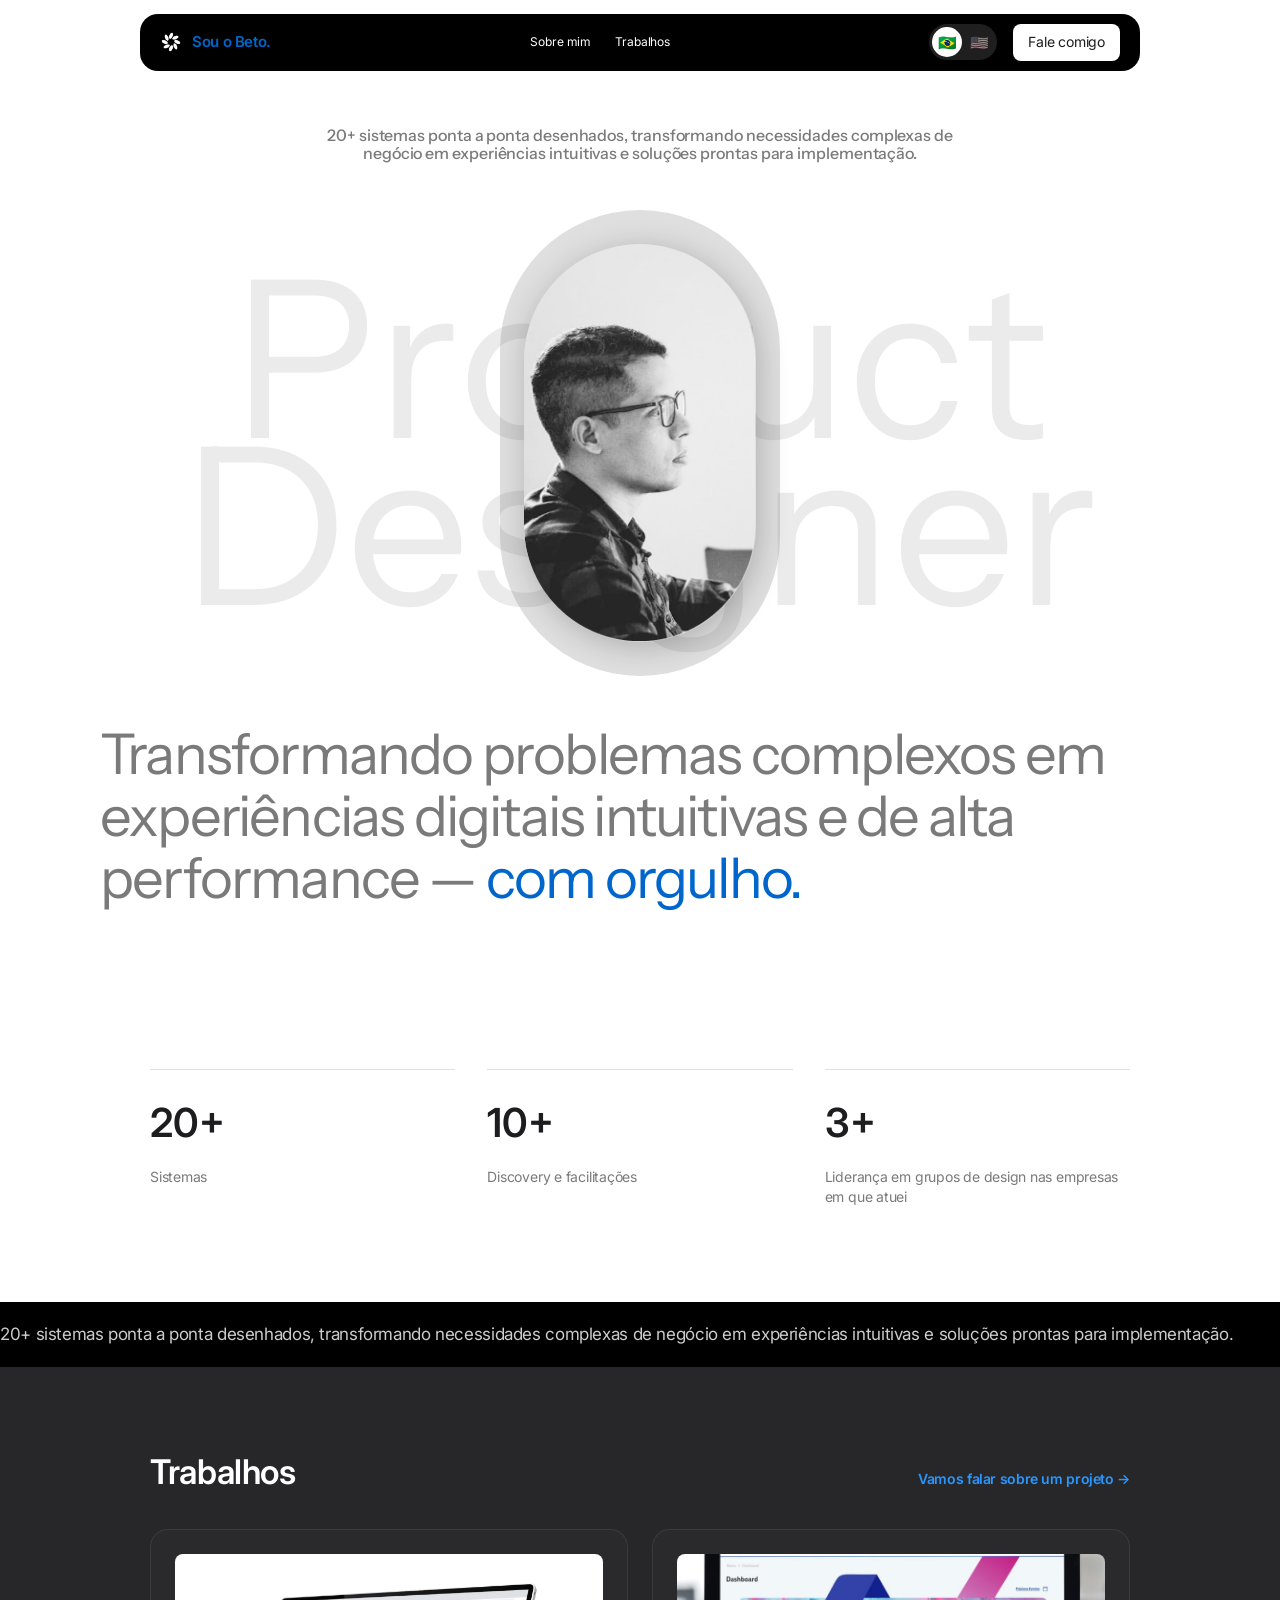
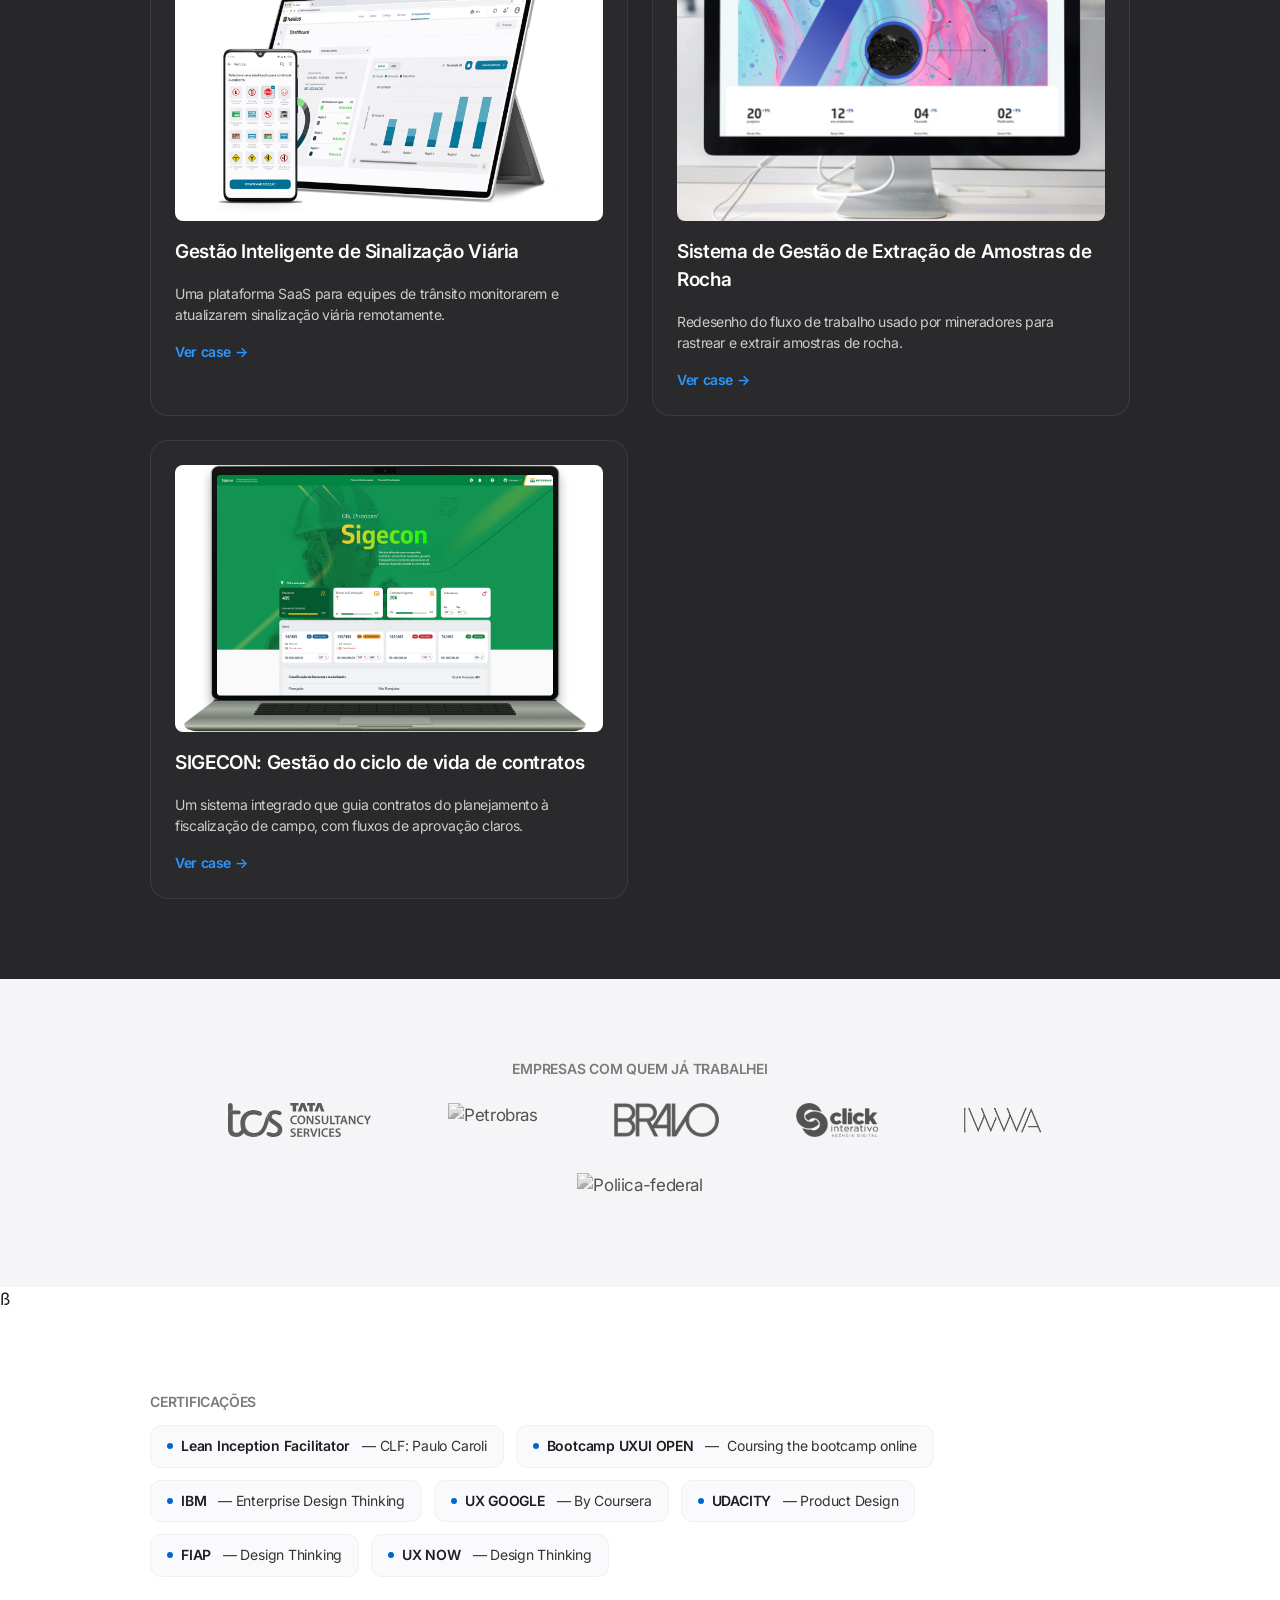
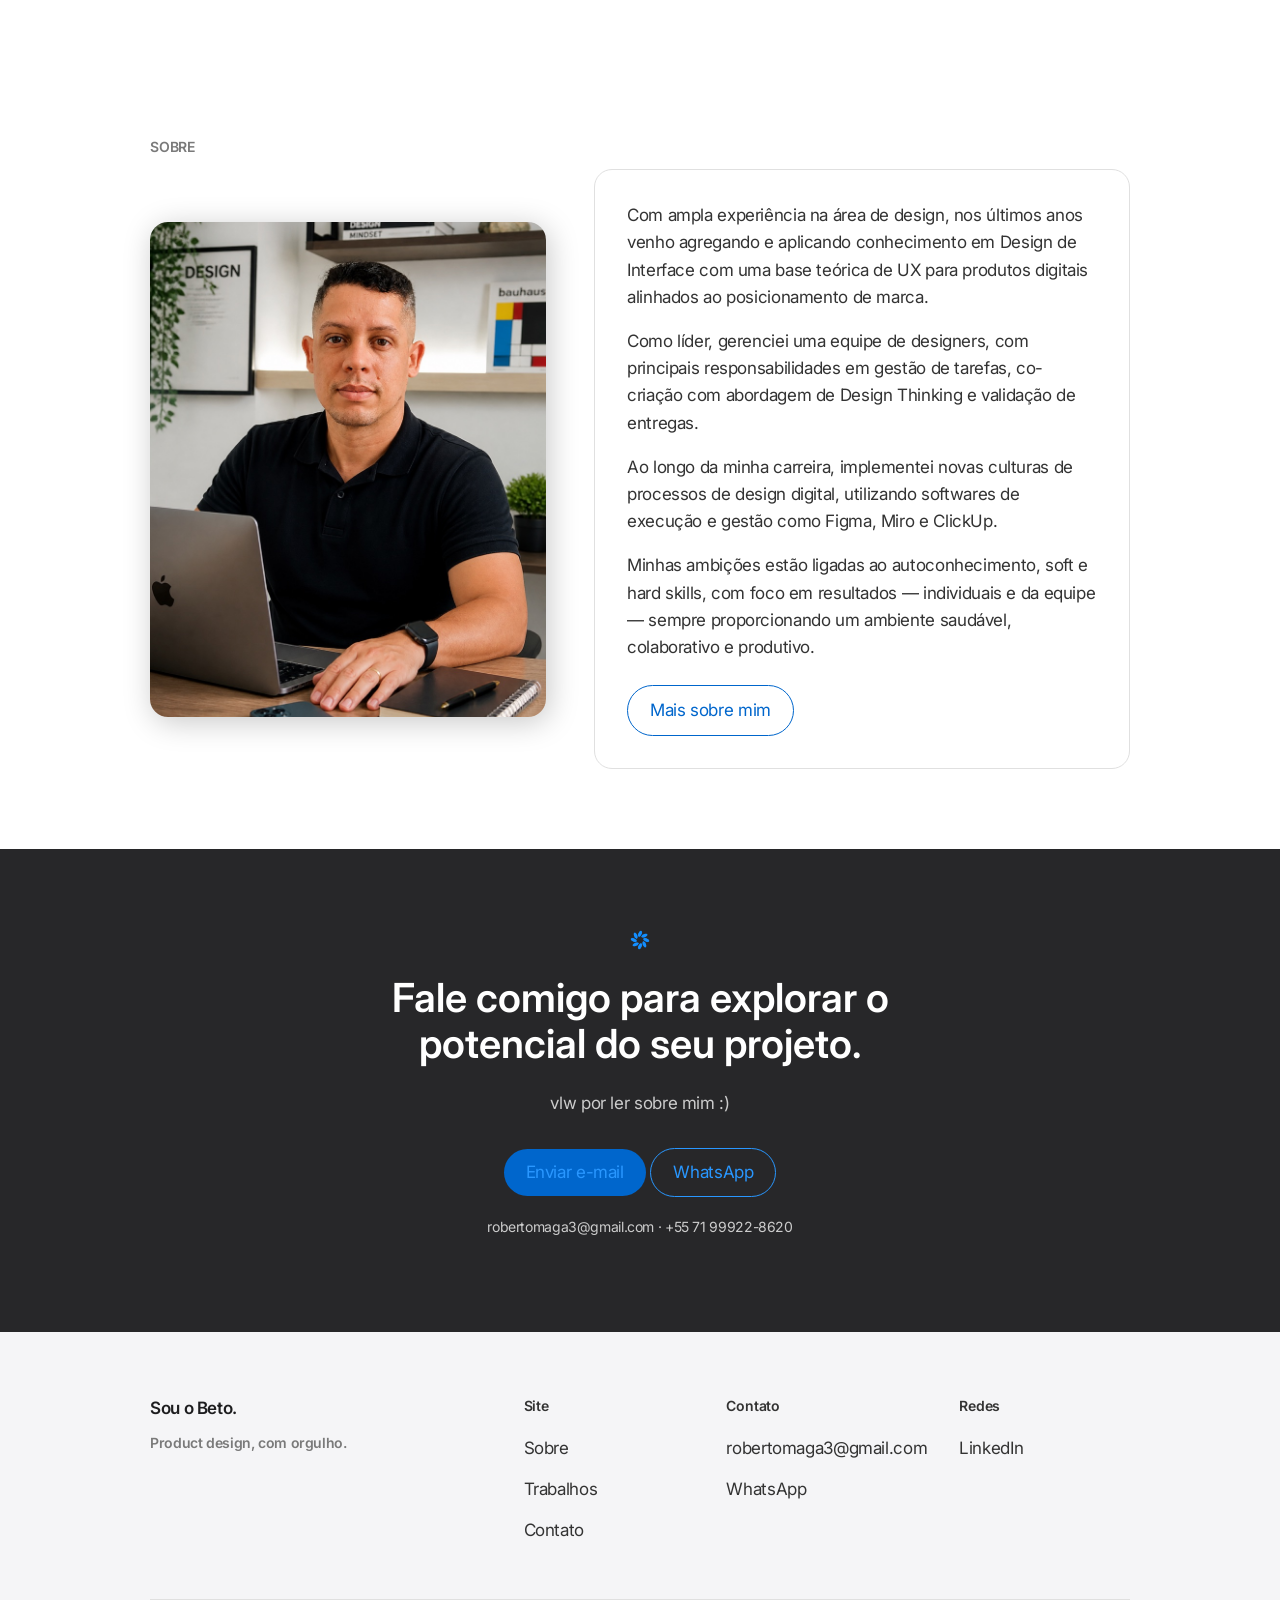
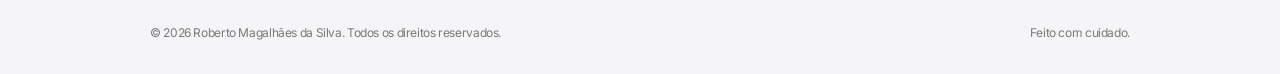
==== commit d827e960: "Add files via upload" ====
--- a/index.html
+++ b/index.html
@@ -282,6 +282,7 @@
 </footer>
 
 <script src="assets/i18n.js"></script>
+<script src="assets/hero-fx.js"></script>
 
 </body>
 </html>
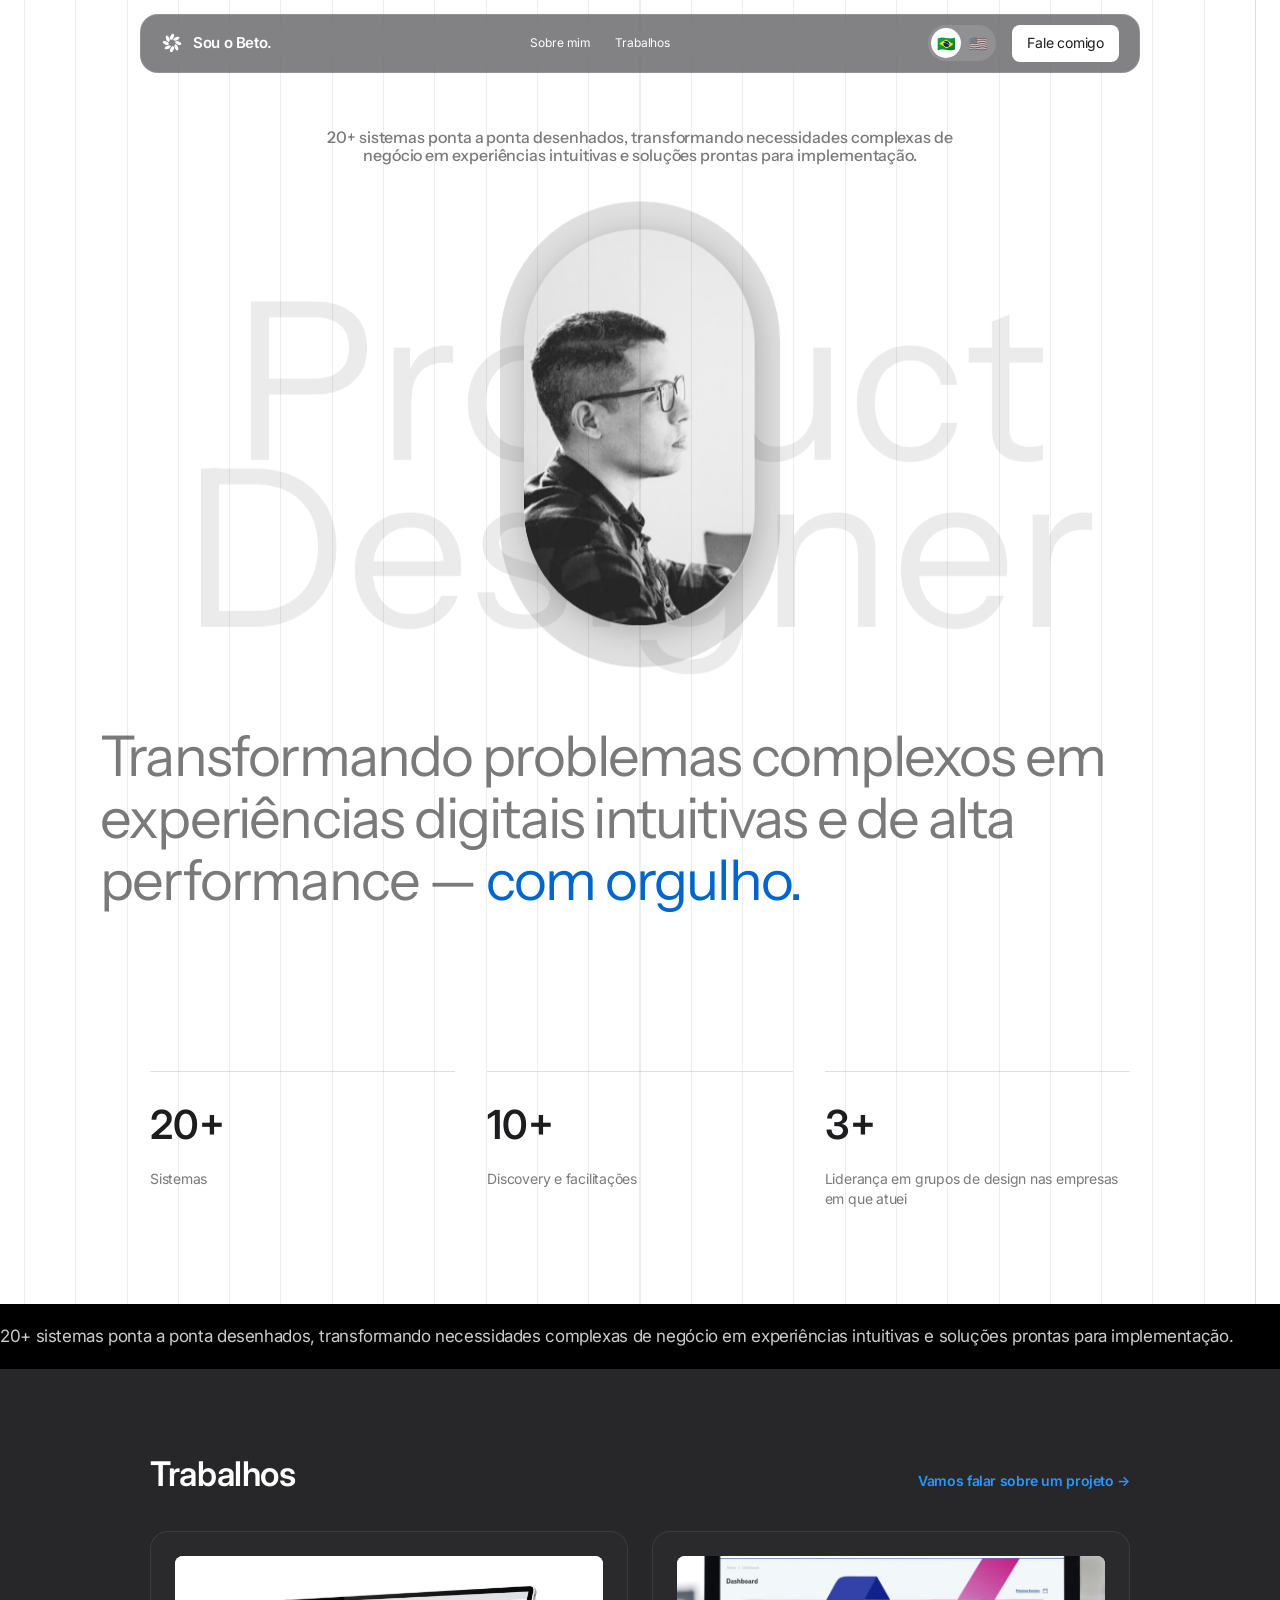
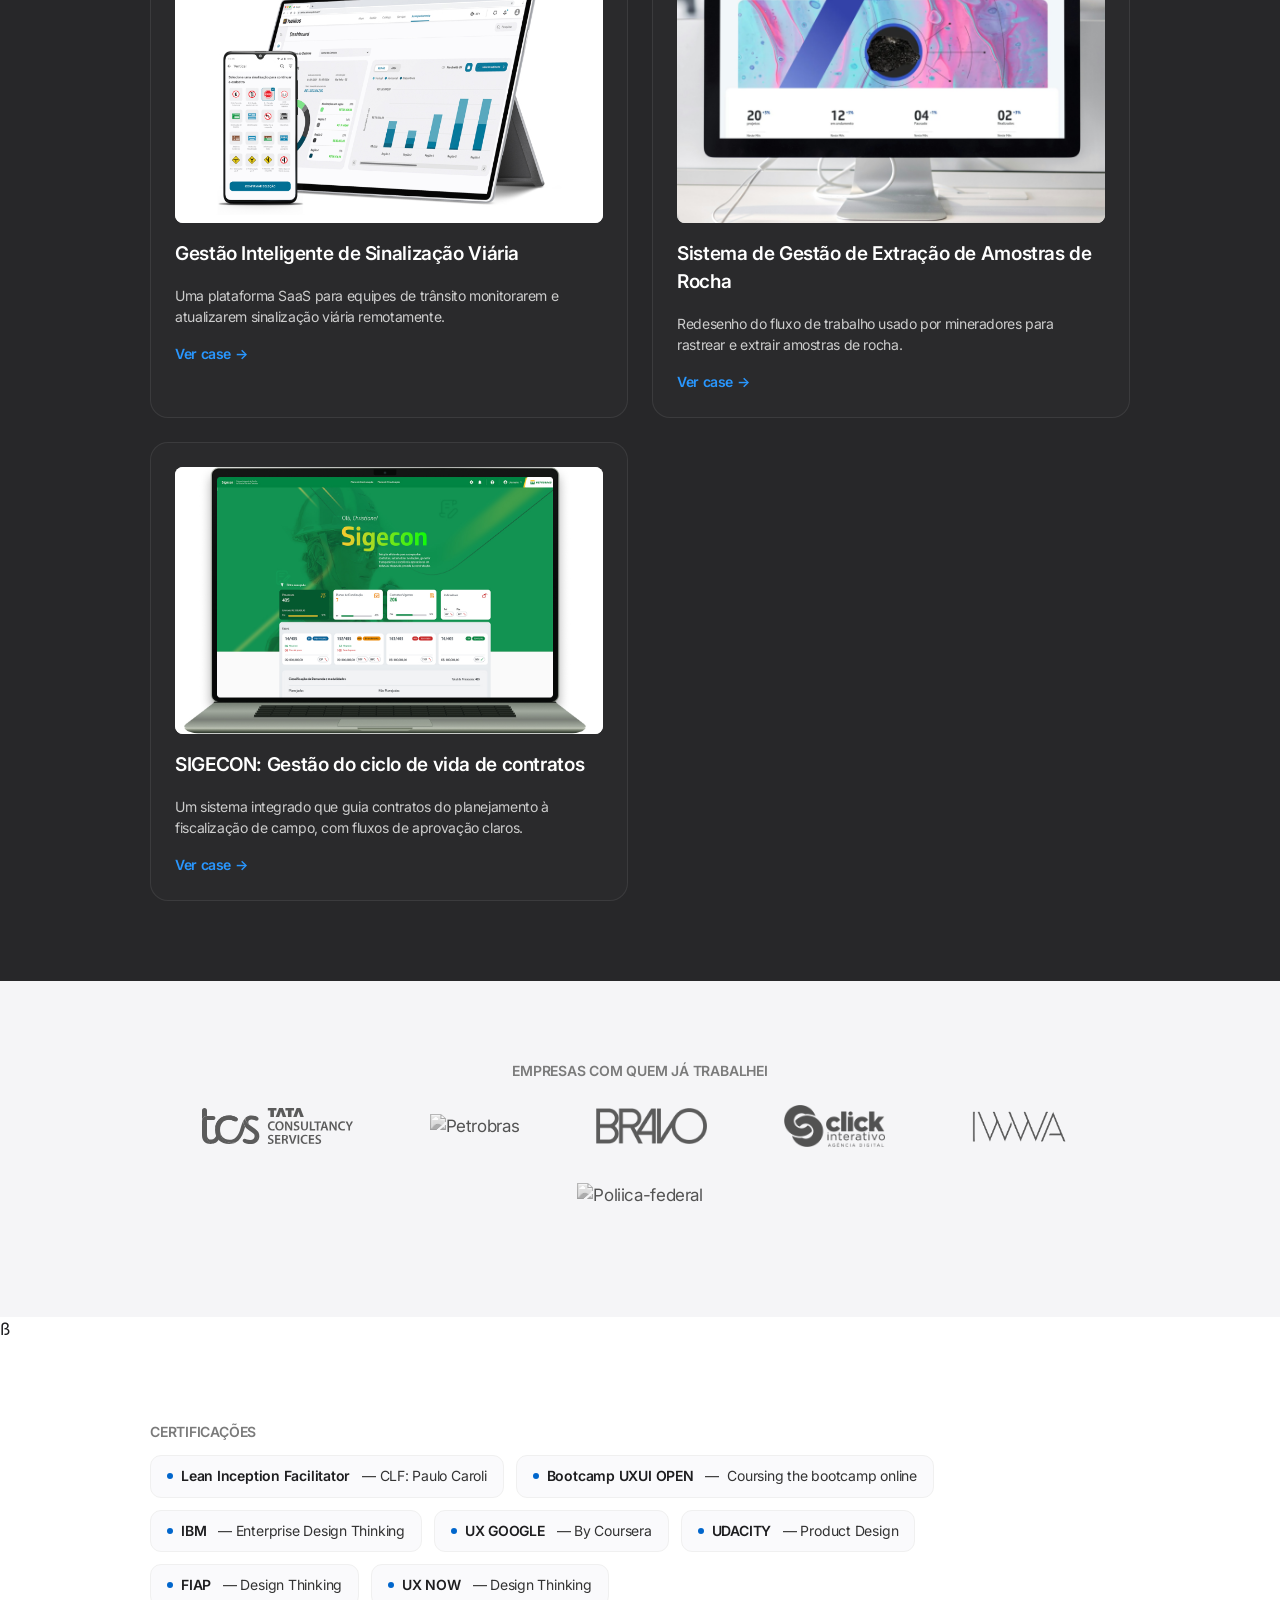
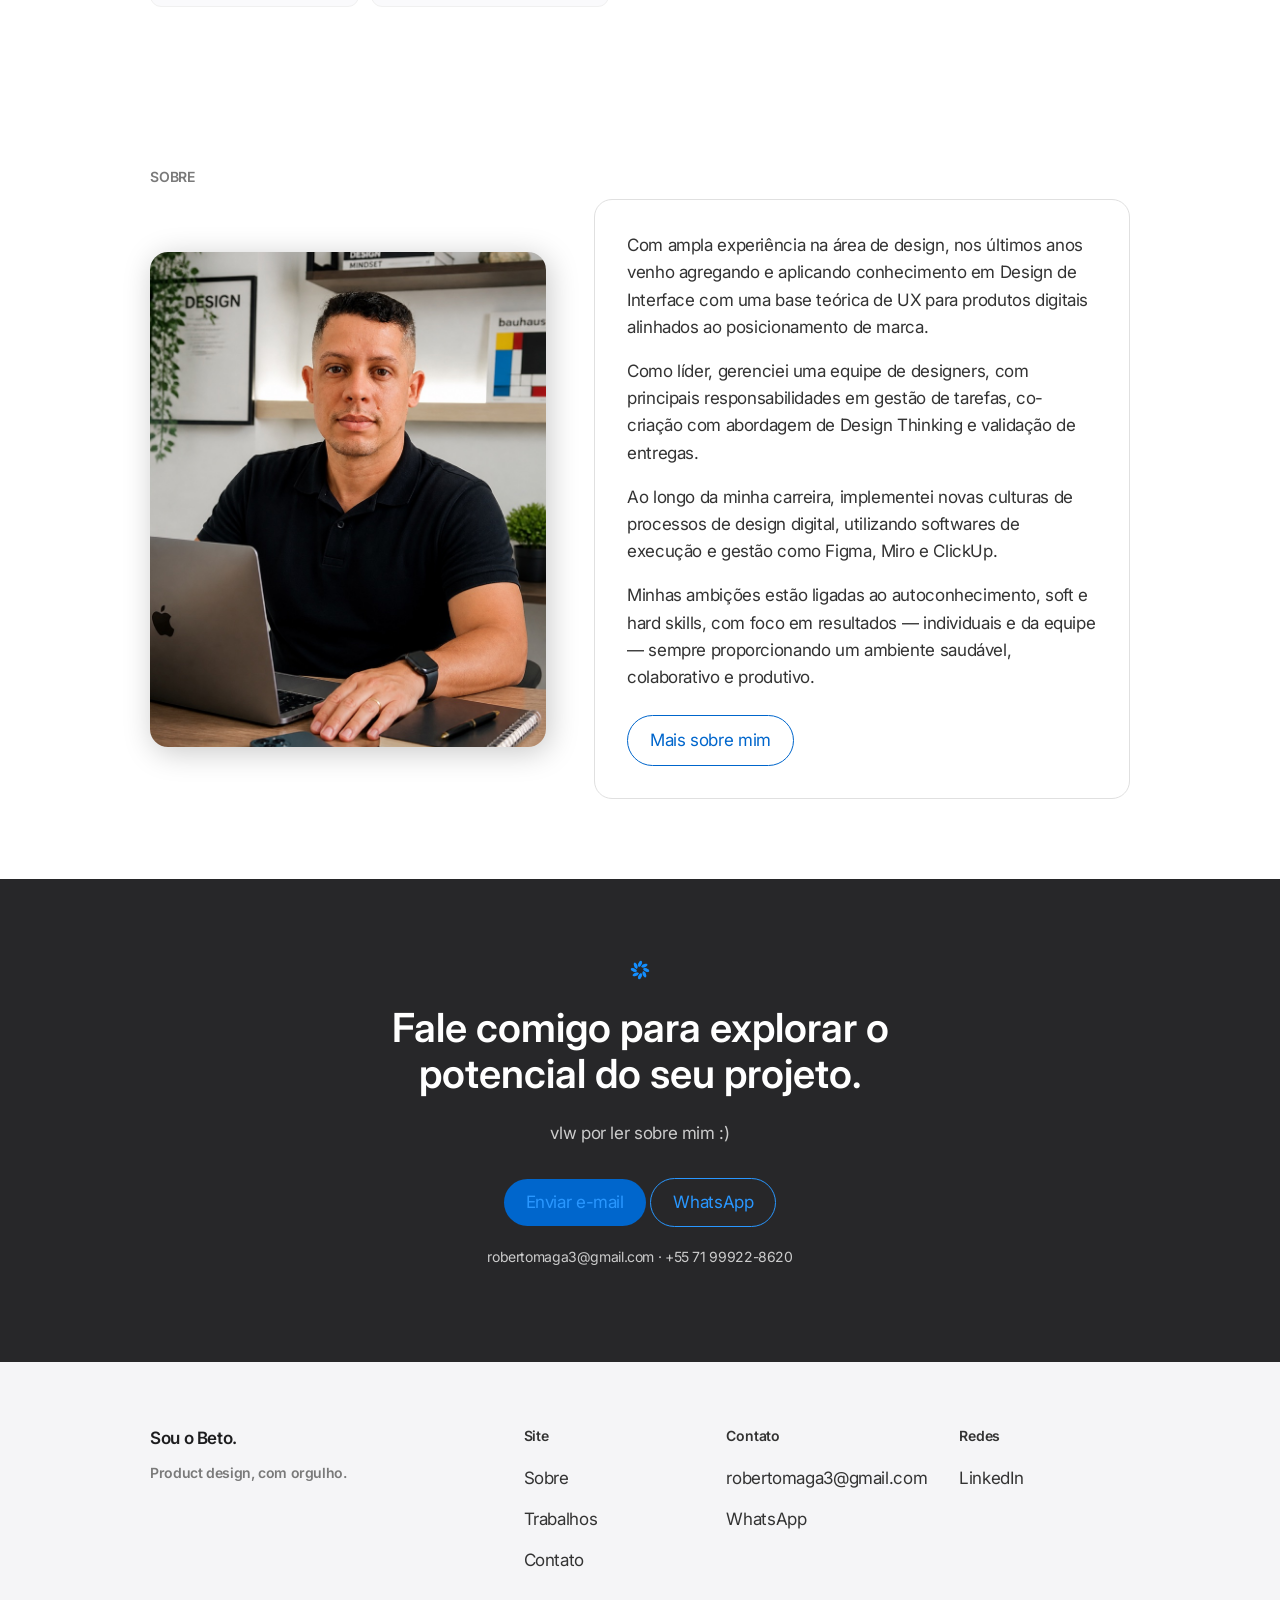
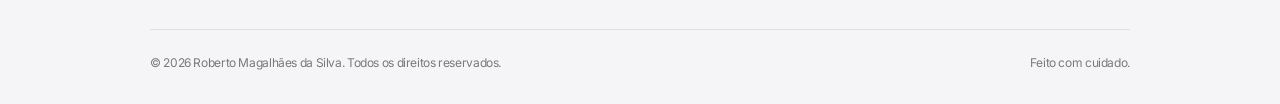
==== commit a2ca2e2a: "Add files via upload" ====
--- a/index.html
+++ b/index.html
@@ -115,9 +115,9 @@
       </div>
       <div class="projects-grid">
         <article class="project-card">
-          <div class="project-thumb">
+          <a class="project-thumb-link" href="projects/intelligent-road-sign-management.html" tabindex="-1" aria-hidden="true"><div class="project-thumb">
             <img src="assets/img_site/bd43a58869181ca7f4047ee3c537fb4e34f8f828.png" alt="Hellius platform dashboard, desktop and mobile">
-          </div>
+          </div></a>
           <h3><span lang="en">Intelligent Road Sign Management</span><span lang="pt">Gestão Inteligente de Sinalização Viária</span></h3>
           <p>
             <span lang="en">A SaaS platform for city traffic teams to monitor and update road signage remotely.</span>
@@ -126,9 +126,9 @@
           <a class="text-link" href="projects/intelligent-road-sign-management.html"><span lang="en">View case study →</span><span lang="pt">Ver case →</span></a>
         </article>
         <article class="project-card">
-          <div class="project-thumb">
+          <a class="project-thumb-link" href="projects/rock-sample-extraction-management-system.html" tabindex="-1" aria-hidden="true"><div class="project-thumb">
             <img src="assets/img_site/3ab08728e2af83ef7c35d7bcea88583c39f7a173.png" alt="Extract dashboard on desktop monitor">
-          </div>
+          </div></a>
           <h3><span lang="en">Rock Sample Extraction Management System</span><span lang="pt">Sistema de Gestão de Extração de Amostras de Rocha</span></h3>
           <p>
             <span lang="en">Redesigned the workflow miners use to track and extract stone samples.</span>
@@ -137,9 +137,9 @@
           <a class="text-link" href="projects/rock-sample-extraction-management-system.html"><span lang="en">View case study →</span><span lang="pt">Ver case →</span></a>
         </article>
         <article class="project-card">
-          <div class="project-thumb">
+          <a class="project-thumb-link" href="projects/sigecon-contract-management.html" tabindex="-1" aria-hidden="true"><div class="project-thumb">
             <img src="assets/img_site/project-sigecon/miniatura-project-sigecon.jpg" alt="SIGECON contracting plan screen">
-          </div>
+          </div></a>
           <h3><span lang="en">SIGECON: Contract lifecycle management</span><span lang="pt">SIGECON: Gestão do ciclo de vida de contratos</span></h3>
           <p>
             <span lang="en">An integrated system that guides contracts from planning to field inspection, with clear approval flows.</span>
--- a/assets/styles.css
+++ b/assets/styles.css
@@ -77,13 +77,16 @@
 }
 .nav{
   width:100%;max-width:1000px;
-  background:var(--color-surface-black);
+  /* glass: translucent dark surface that blurs whatever scrolls underneath */
+  background:rgba(29,29,31,0.55);
+  -webkit-backdrop-filter:saturate(180%) blur(20px);backdrop-filter:saturate(180%) blur(20px);
+  border:1px solid rgba(255,255,255,0.12);
   border-radius:var(--r-lg);
   display:flex;align-items:center;justify-content:space-between;
   padding:10px 20px;
   color:var(--color-body-on-dark);
 }
-.brand{display:flex;align-items:center;gap:10px;font-family:var(--font-text);font-weight:600;font-size:15px;}
+.brand{display:flex;align-items:center;gap:10px;font-family:var(--font-text);font-weight:600;font-size:15px;color:#fff;}
 .brand img{width:22px;height:22px;flex:none;}
 .nav-links{display:flex;align-items:center;gap:24px;}
 .nav-links a{
@@ -246,7 +249,7 @@
   gap:36px clamp(24px,6vw,80px);margin-top:var(--sp-lg);
 }
 .companies-row img{
-  height:34px;width:auto;max-width:160px;
+  height:40x;width:auto;max-width:160px;
   object-fit:contain;filter:grayscale(1);opacity:.75;
   transition:opacity .15s ease;
 }
@@ -304,9 +307,12 @@
   display:flex;flex-direction:column;gap:var(--sp-md);
 }
 .project-thumb{
-  aspect-ratio:16/10;border-radius:var(--r-sm);overflow:hidden;background:#fff;
-}
-.project-thumb img{width:100%;height:100%;object-fit:cover;}
+  aspect-ratio:16/10;border-radius:var(--r-sm);overflow:hidden;background:#fff;position:relative;
+}
+.project-thumb img{position:absolute;inset:0;width:100%;height:100%;object-fit:cover;transition:inset .35s ease,filter .35s ease;}
+/* hover: +2px on each edge, centered, black and white */
+.project-card:hover .project-thumb img,.project-thumb:hover img{inset:-2px;width:calc(100% + 4px);height:calc(100% + 4px);filter:grayscale(1);}
+@media (prefers-reduced-motion:reduce){.project-thumb img{transition:none;}}
 .project-card h3{
   font-family:var(--font-text);font-weight:600;font-size:19px;
   letter-spacing:-0.374px;margin:0;color:#fff;
@@ -364,7 +370,7 @@
 .case-summary + .case-summary{margin-top:var(--sp-md);}
 
 .case-gallery{display:flex;flex-direction:column;align-items:center;gap:var(--sp-lg);}
-.case-gallery figure{margin:0;width:100%;max-width:640px;min-width:min(540px,100%);border-radius:var(--r-lg);overflow:hidden;border:1px solid var(--color-hairline);background:var(--color-surface-pearl);}
+.case-gallery figure{margin:0;width:100%;max-width:640px;min-width:min(600px,100%);border-radius:var(--r-lg);overflow:hidden;border:1px solid var(--color-hairline);background:var(--color-surface-pearl);}
 .case-gallery img{width:100%;height:auto;display:block;}
 .case-gallery figcaption{
   padding:14px 20px;font-size:13px;color:var(--color-ink-muted-48);
@@ -416,3 +422,14 @@
   .tile{padding:48px 20px;}
   .footer-grid{grid-template-columns:1fr;}
 }
+
+/* ---------- Hero effects (assets/hero-fx.js) ---------- */
+@media (hover:hover) and (pointer:fine){html.fx-cursor,html.fx-cursor *{cursor:none !important;}}
+.hero-watermark,.portrait-oval,.portrait-oval img{will-change:transform;}
+/* 24-column vertical guides, 7% black, top of page down to .marquee-band (height set by JS) */
+body{position:relative;}
+.grid-lines{
+  position:absolute;top:0;left:24px;right:24px;z-index:0;pointer-events:none;
+  background:repeating-linear-gradient(to right,rgba(0,0,0,.07) 0 1px,transparent 1px calc(100% / 24));
+  border-right:1px solid rgba(0,0,0,.07);
+}
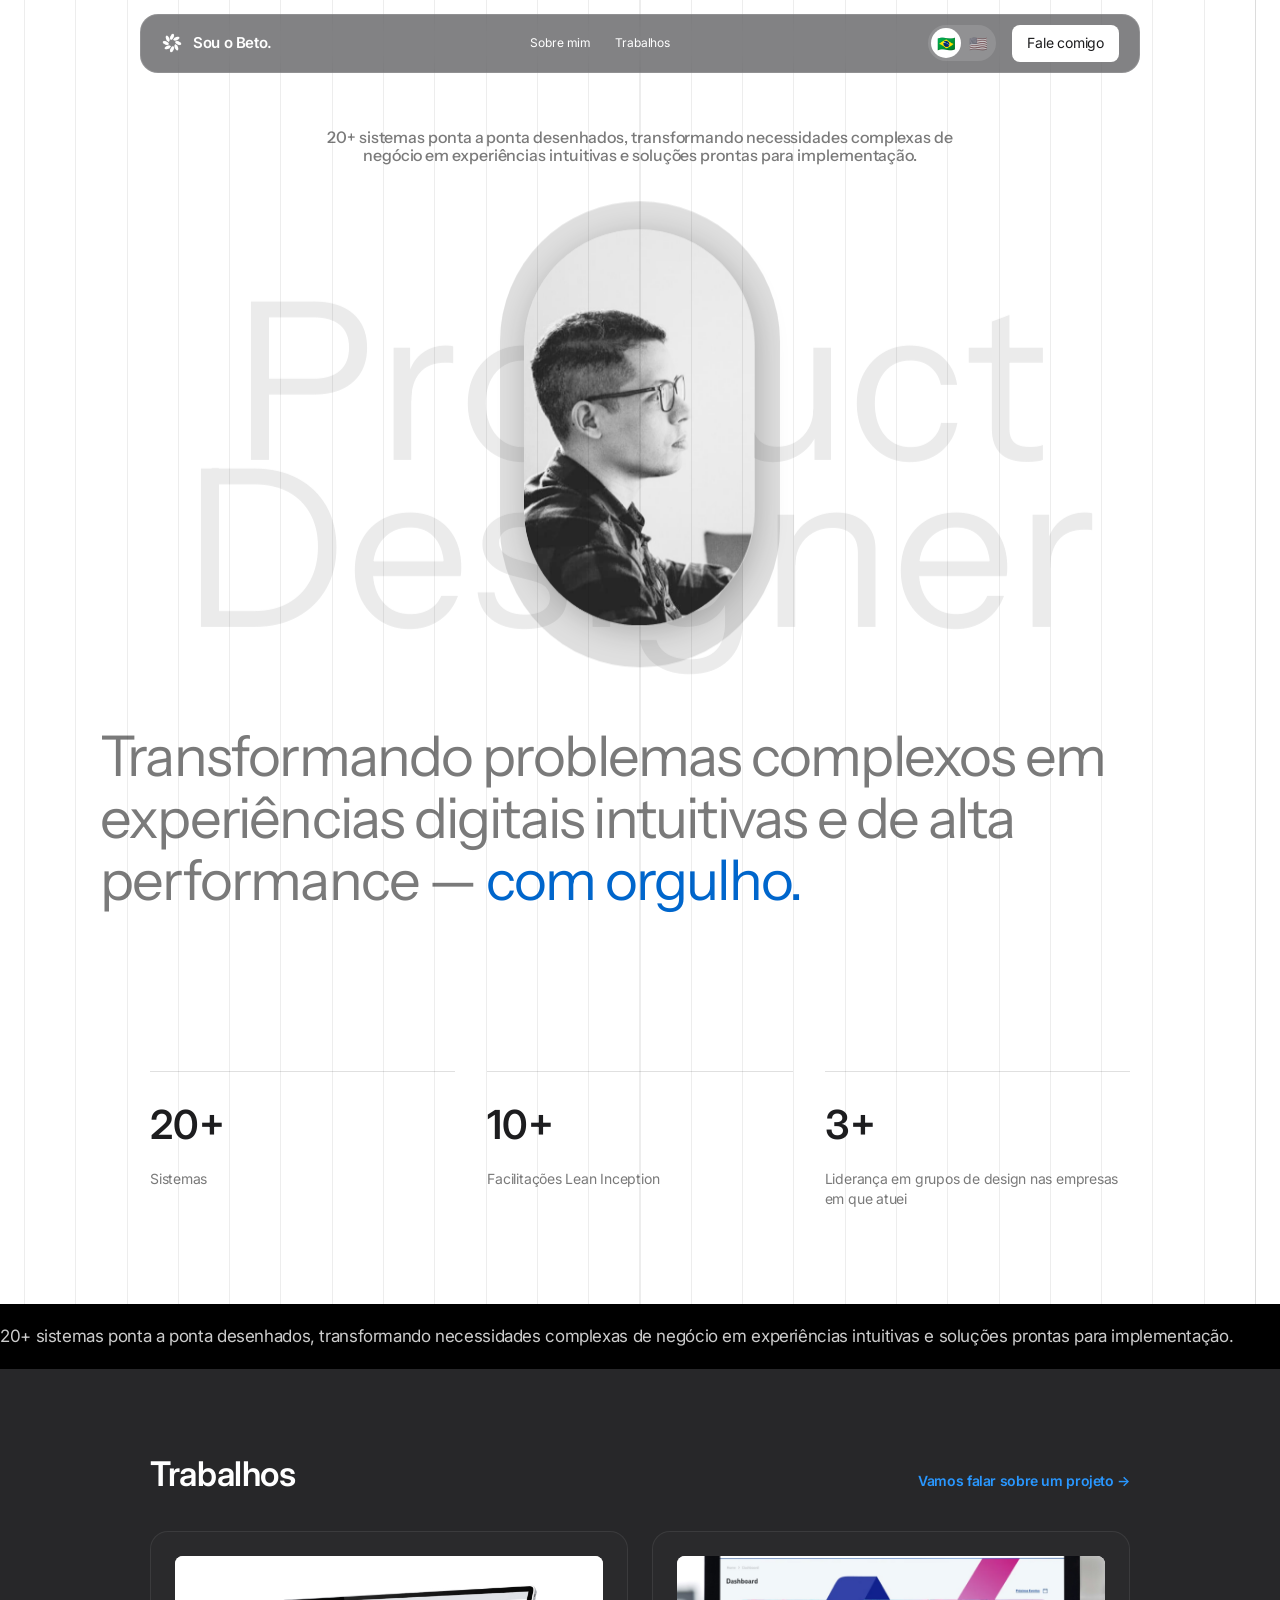
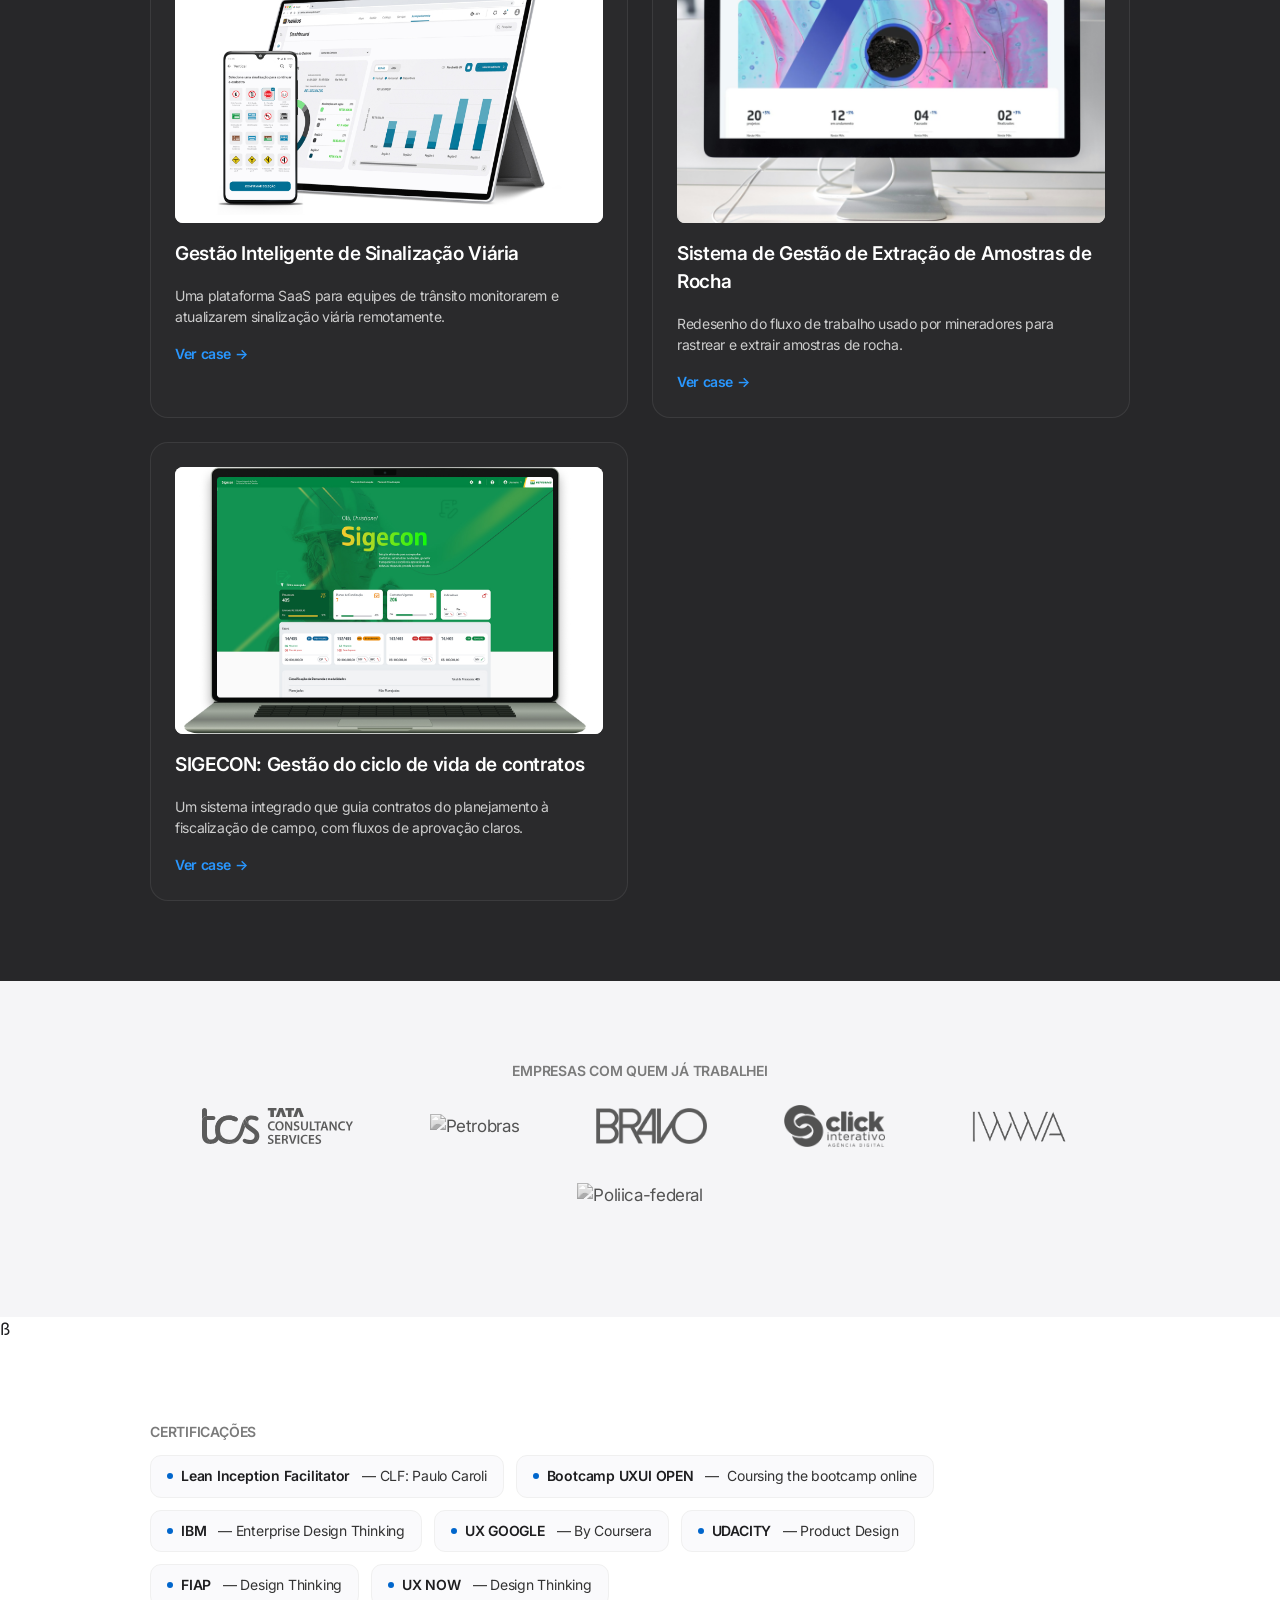
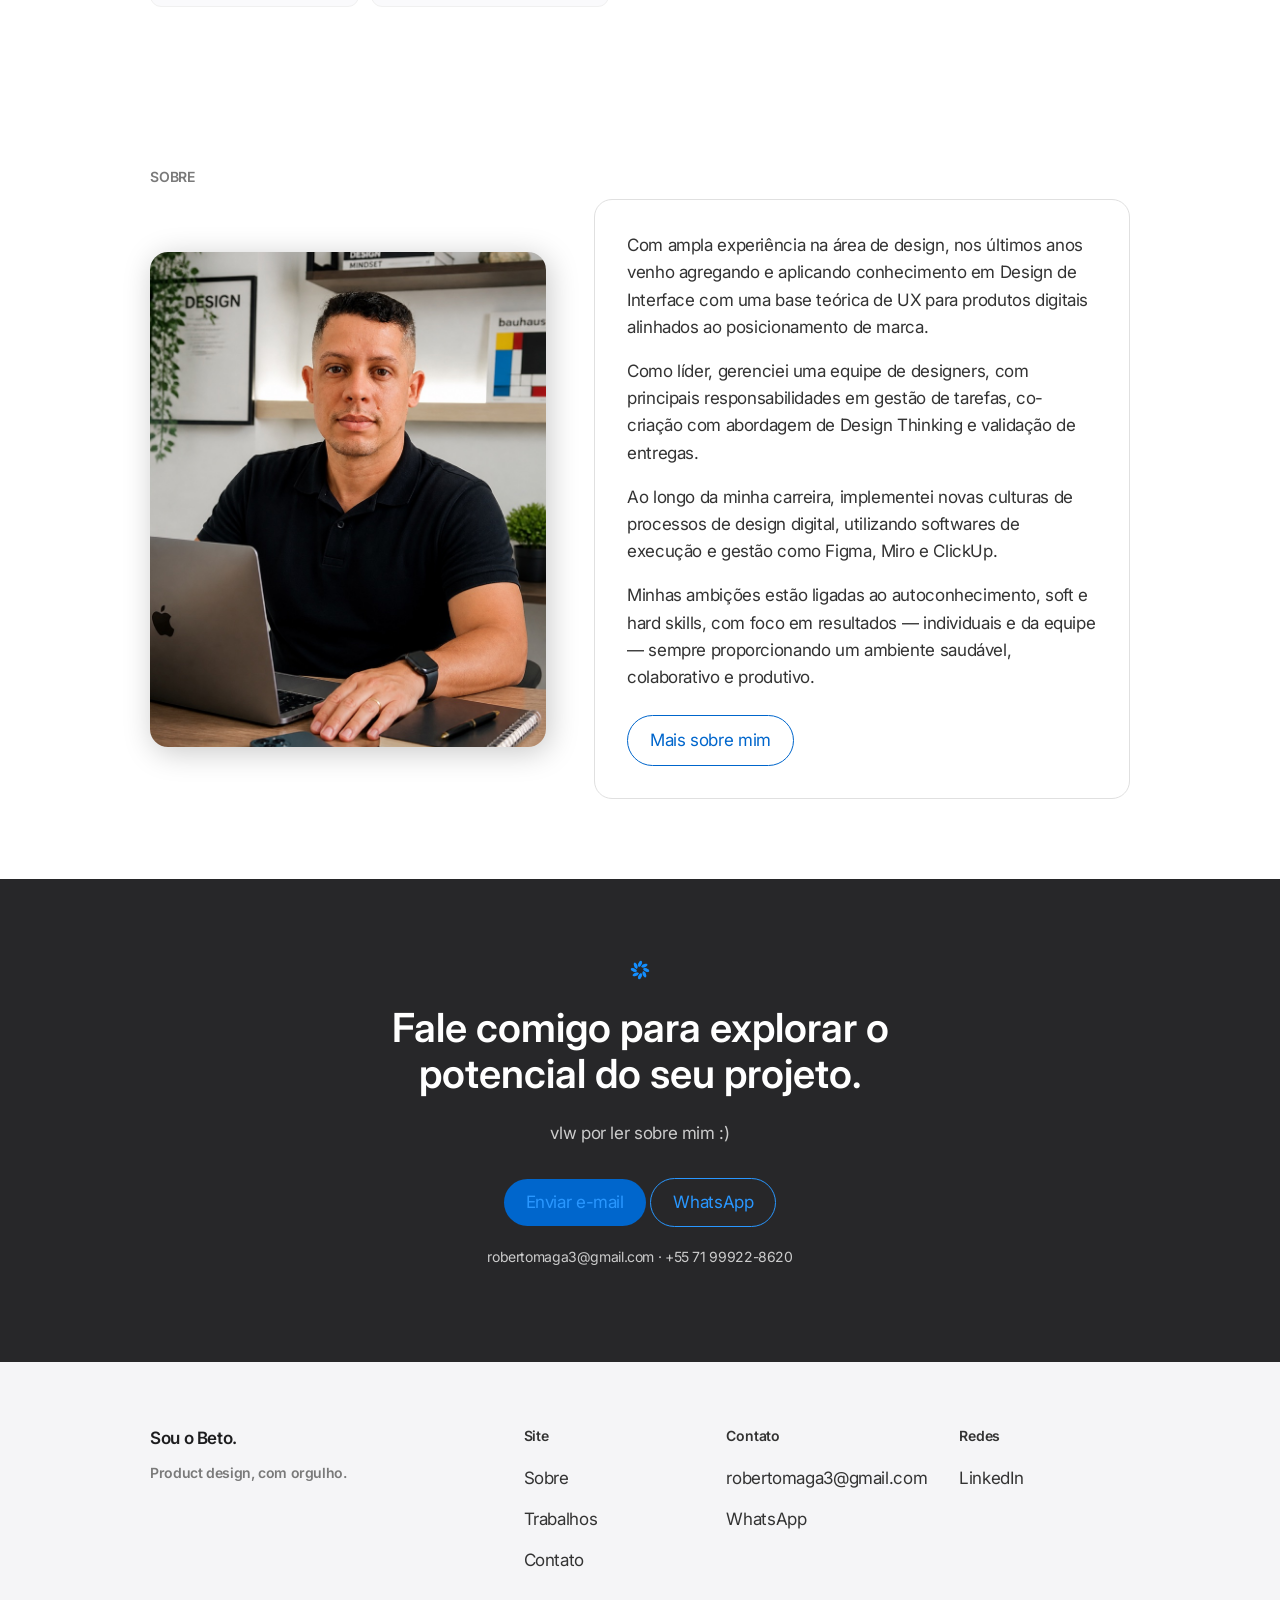
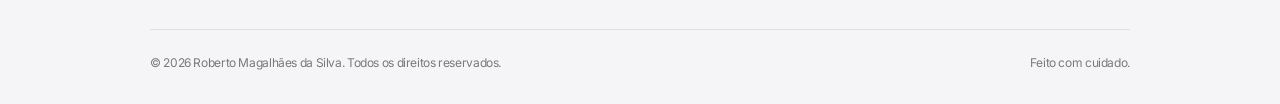
==== commit 70d58472: "Add files via upload" ====
--- a/index.html
+++ b/index.html
@@ -76,7 +76,7 @@
         </div>
         <div class="stat">
           <p class="stat-num">10+</p>
-          <p class="stat-label"><span lang="en">Discovery and facilitations</span><span lang="pt">Discovery e facilitações</span></p>
+          <p class="stat-label"><span lang="en">Lean Inception</span><span lang="pt">Facilitações Lean Inception</span></p>
         </div>
         <div class="stat">
           <p class="stat-num">3+</p>
--- a/assets/styles.css
+++ b/assets/styles.css
@@ -379,7 +379,7 @@
 
 .case-top{padding-bottom:var(--sp-xl);}
 .case-title{font-size:clamp(34px,6vw,56px);line-height:1.07;font-weight:600;letter-spacing:-0.02em;margin:var(--sp-xl) 0 0;}
-.case-goal{padding-top:var(--sp-xl);}
+.case-goal{padding-top:var(--sp-section);}
 .case-overview{padding-top:0;}
 .case-meta{margin:0;display:grid;gap:var(--sp-xl);}
 .case-meta>div{border-top:1px solid var(--color-hairline);padding-top:var(--sp-md);display:grid;grid-template-columns:160px 1fr;gap:var(--sp-lg);}
@@ -433,3 +433,4 @@
   background:repeating-linear-gradient(to right,rgba(0,0,0,.07) 0 1px,transparent 1px calc(100% / 24));
   border-right:1px solid rgba(0,0,0,.07);
 }
+.project-thumb-link{display:block;}
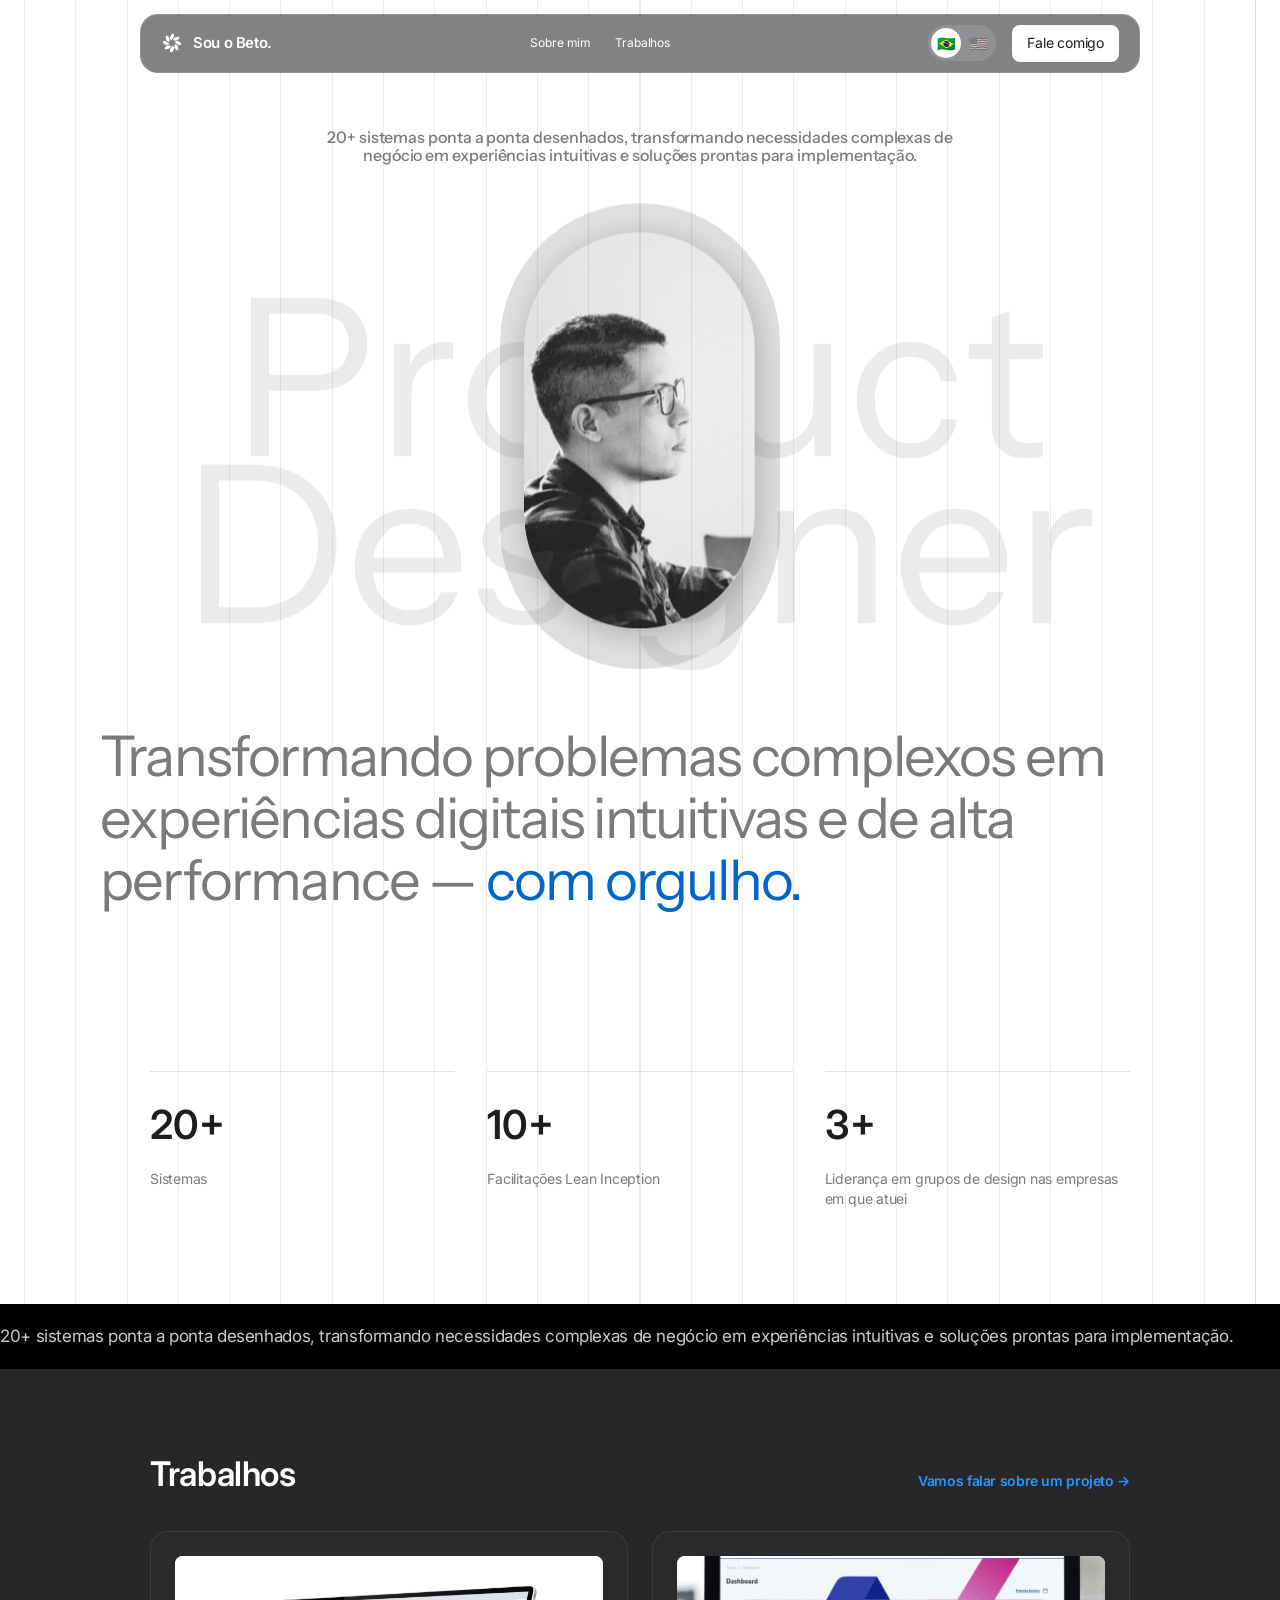
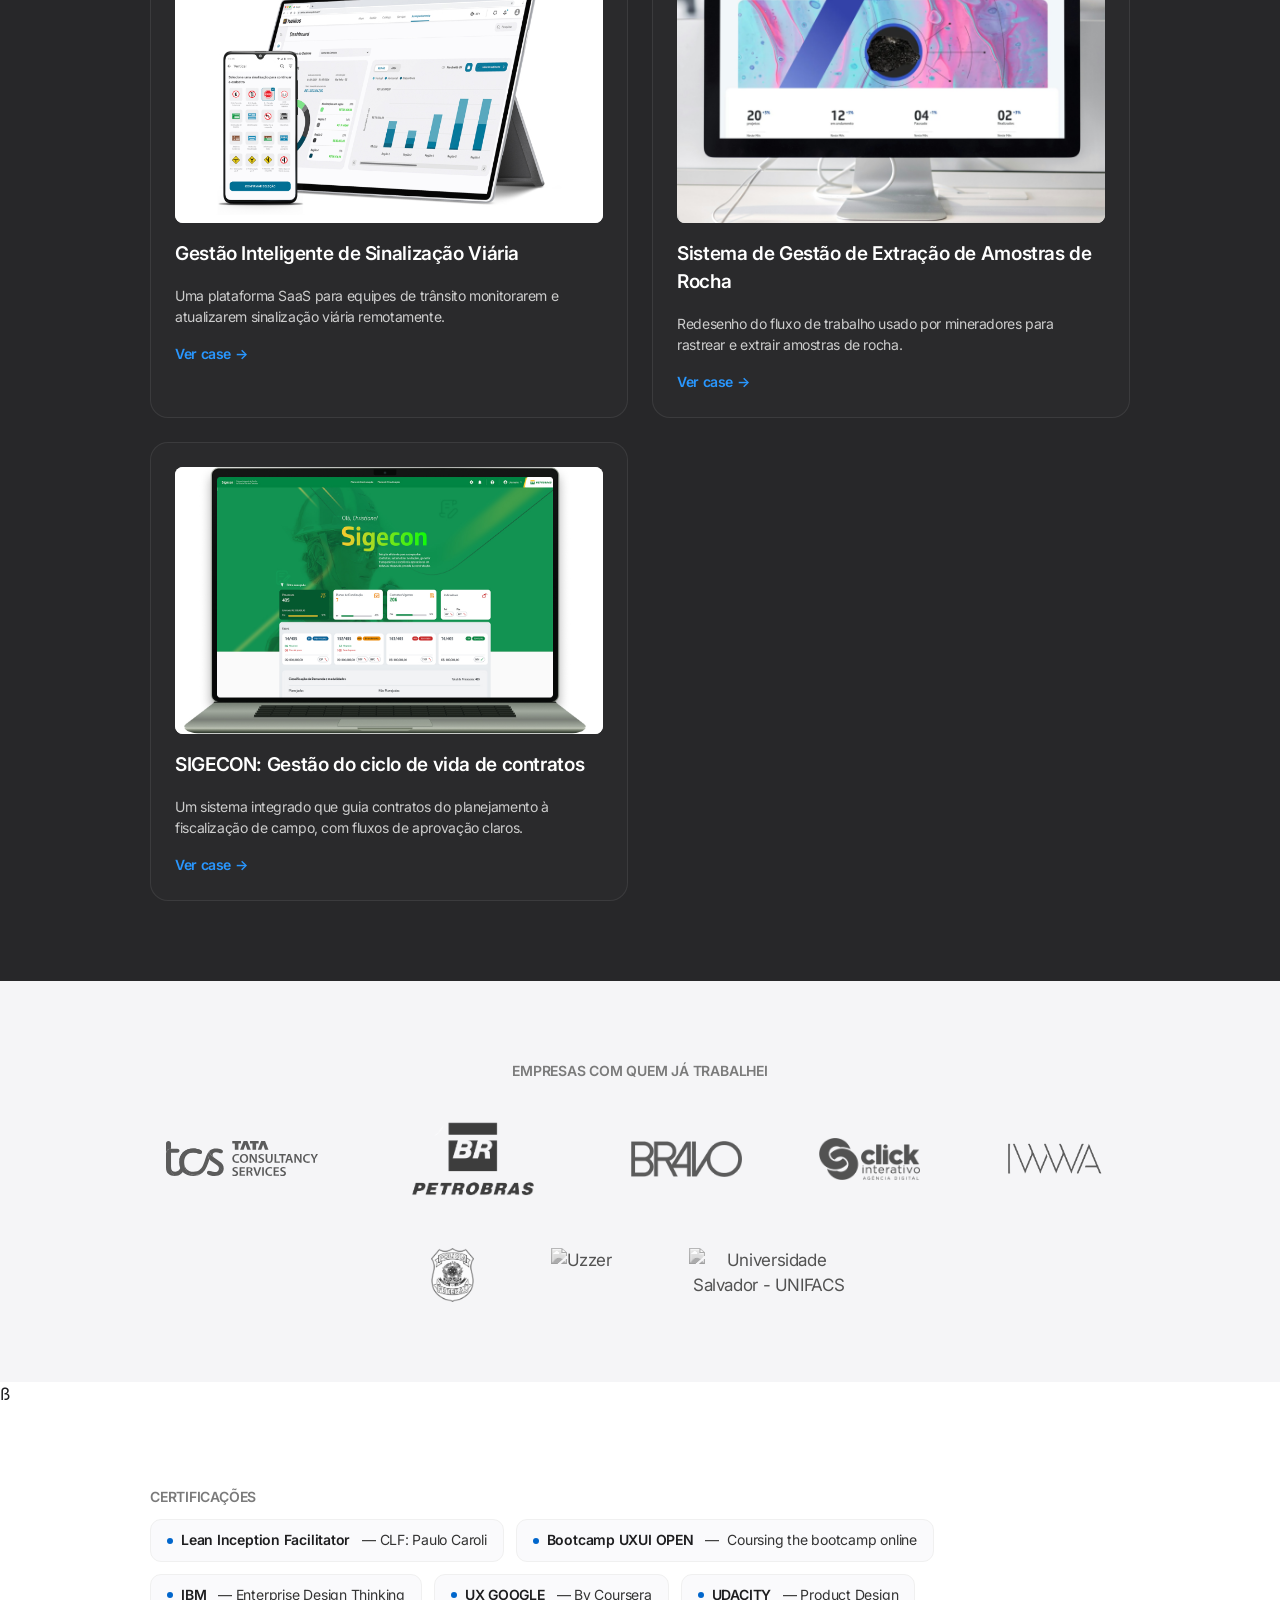
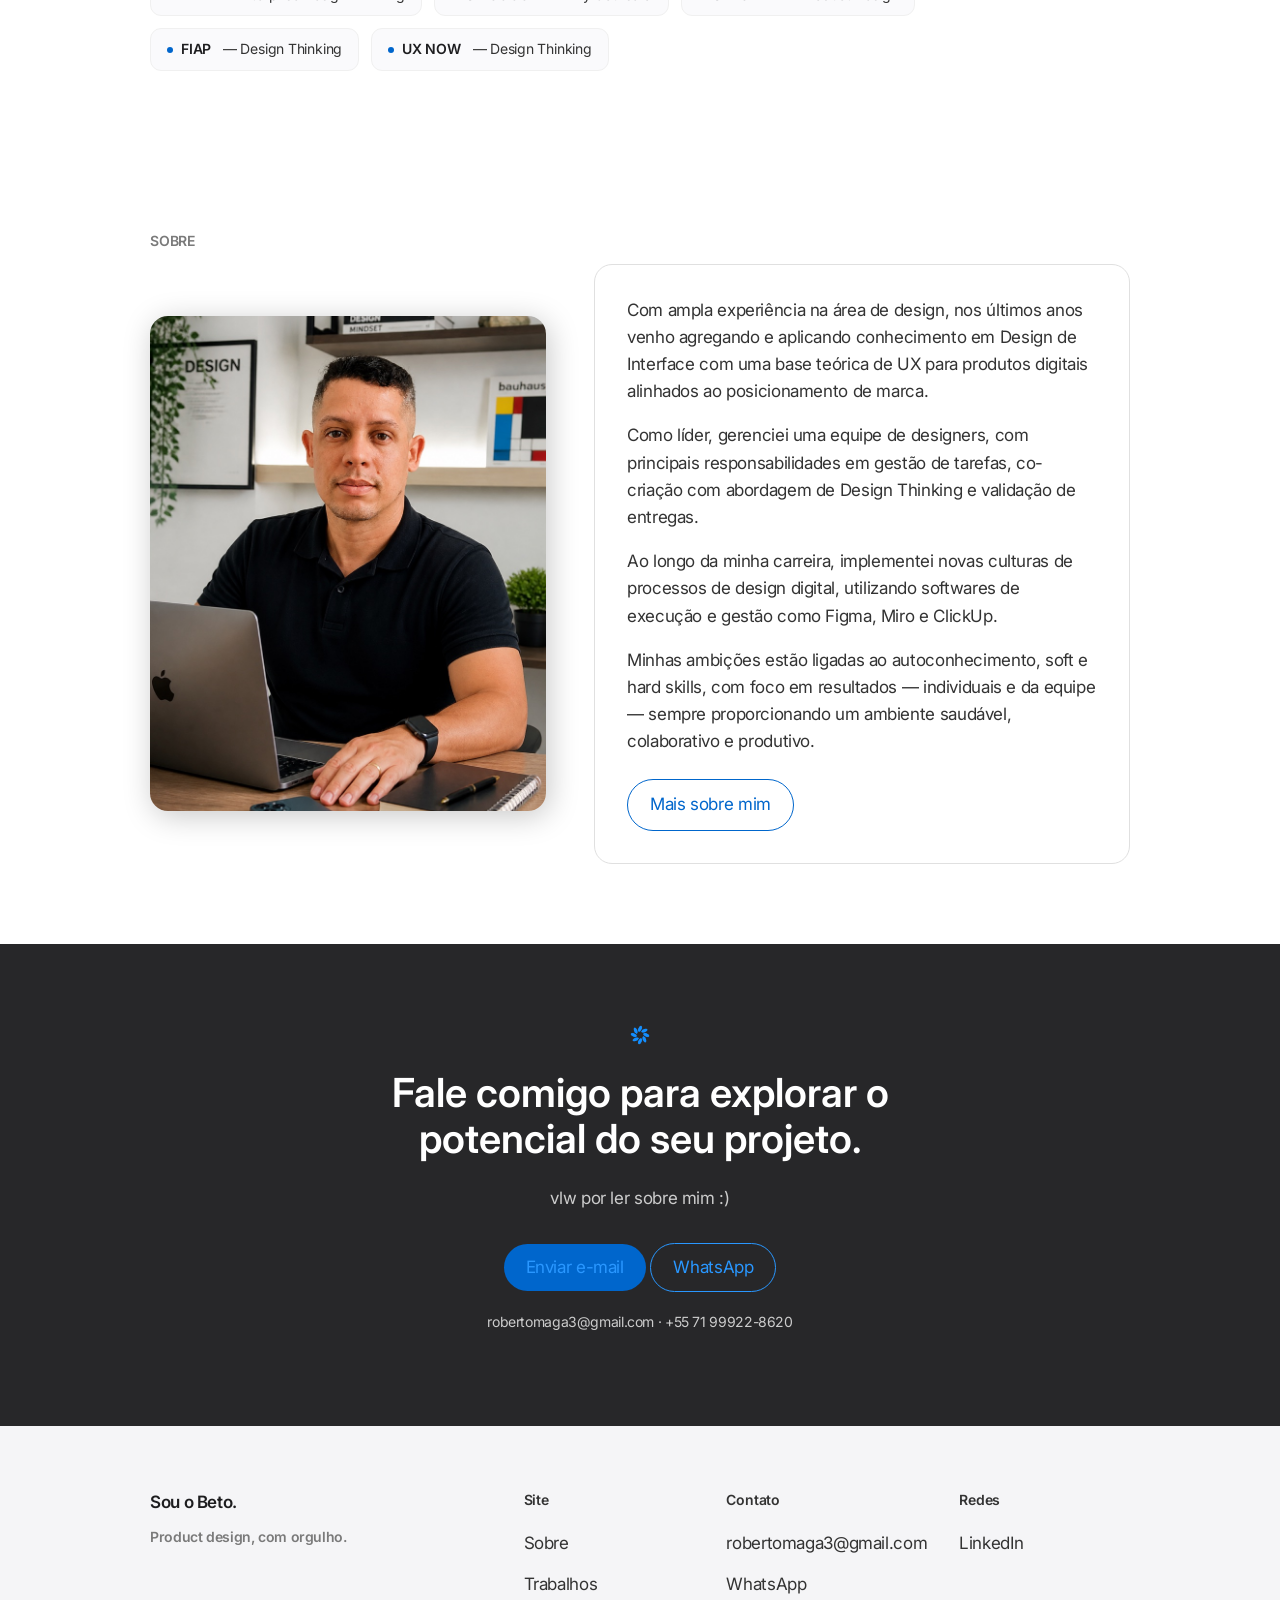
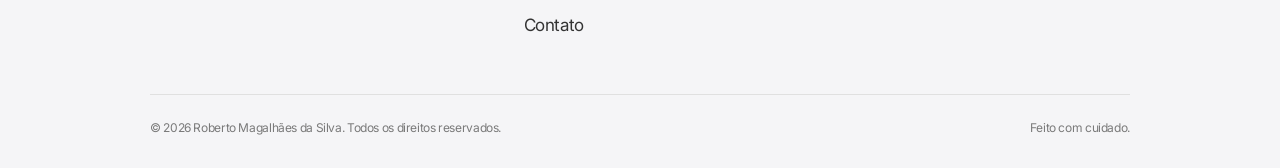
==== commit c9e4237e: "Add files via upload" ====
--- a/index.html
+++ b/index.html
@@ -162,6 +162,9 @@
         <img src="assets/img_site/c8760d24208e25596ec128fb980af4e7e433698e.png" alt="Click Interativo" loading="lazy" width="101" height="42">
         <img src="assets/img_site/b708943ce6888c171bda30ee9d942da5ebe1d97d.png" alt="IWWA" loading="lazy" width="118" height="41">
         <img src="assets/img_site/logo-poliica-federal.png" alt="Poliica-federal" loading="lazy" width="auto" height="54">
+        <img src="assets/img_site/uzzer.png" alt="Uzzer" loading="lazy" width="auto" height="54">
+        <img src="assets/img_site/logo-unifacs-largo 1.png.png" alt="Universidade Salvador - UNIFACS" loading="lazy" width="auto" height="54">
+        
       </div>
     </div>
   </section>
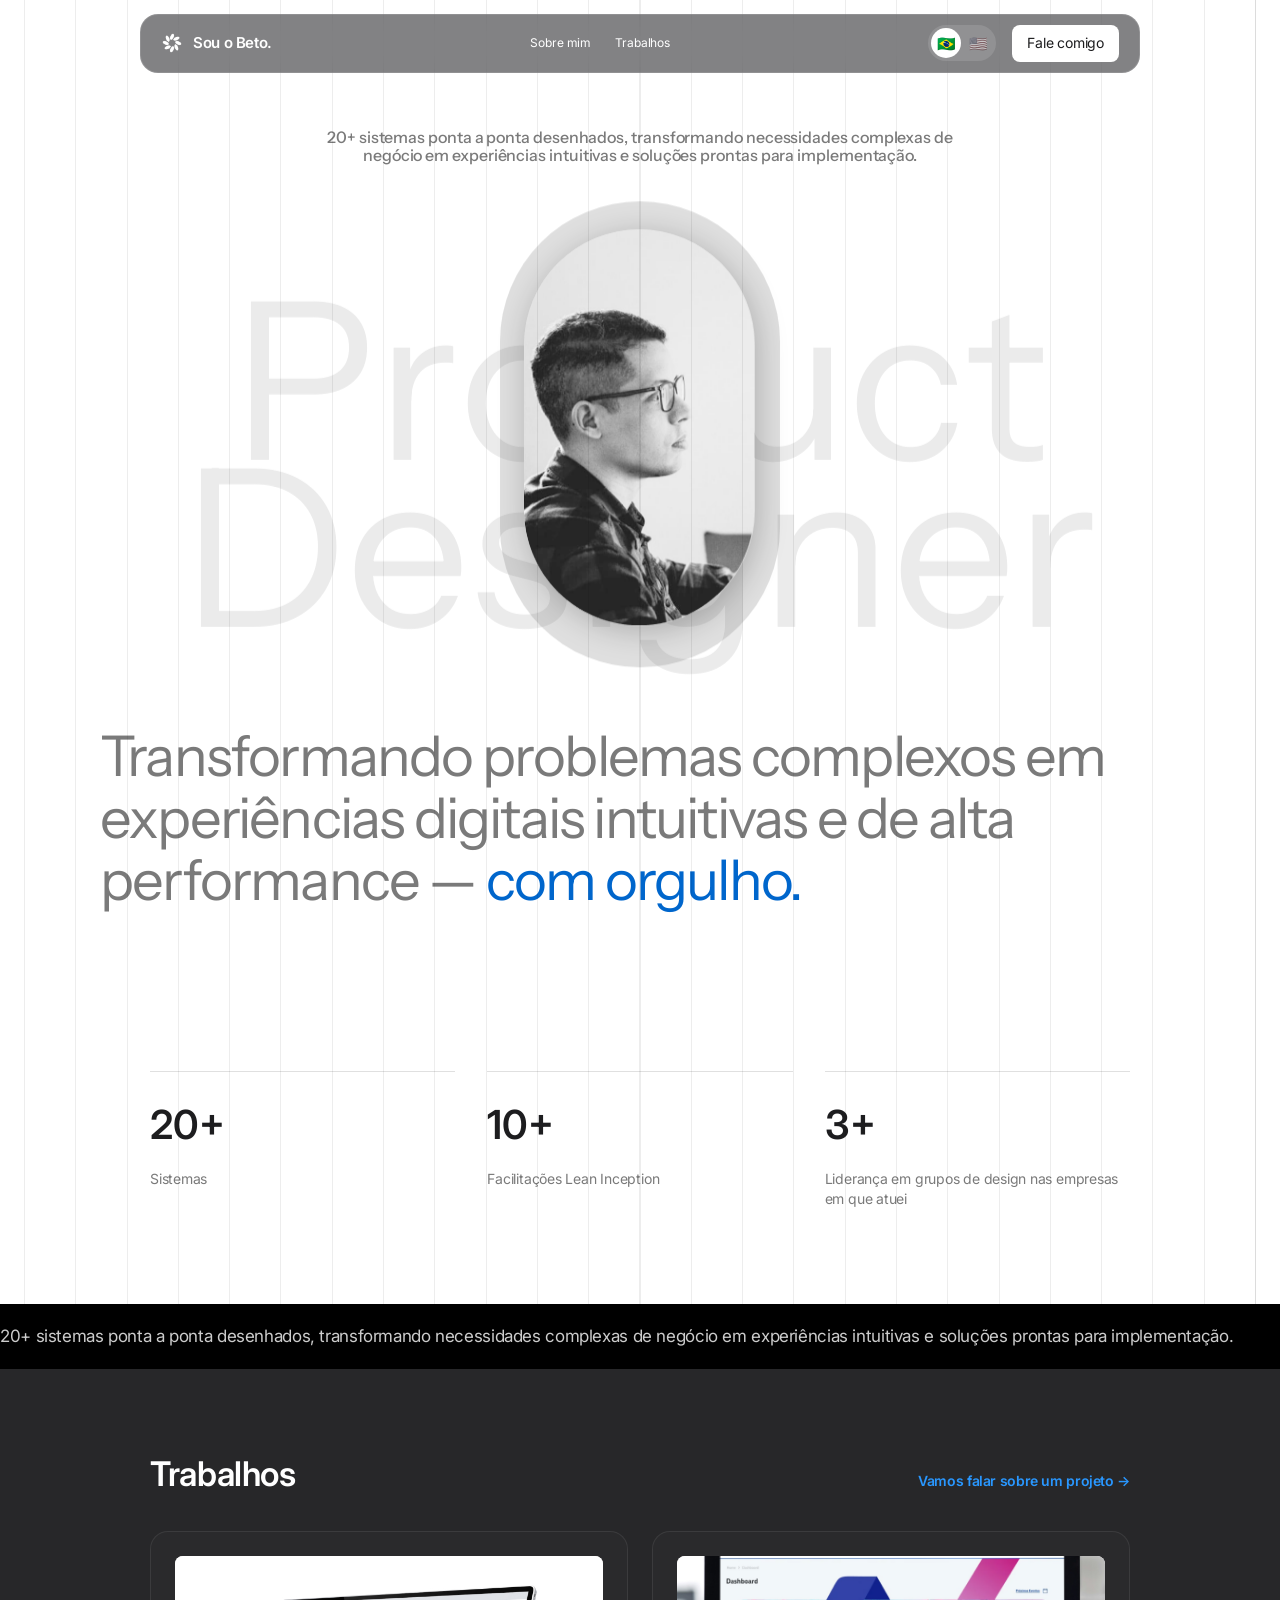
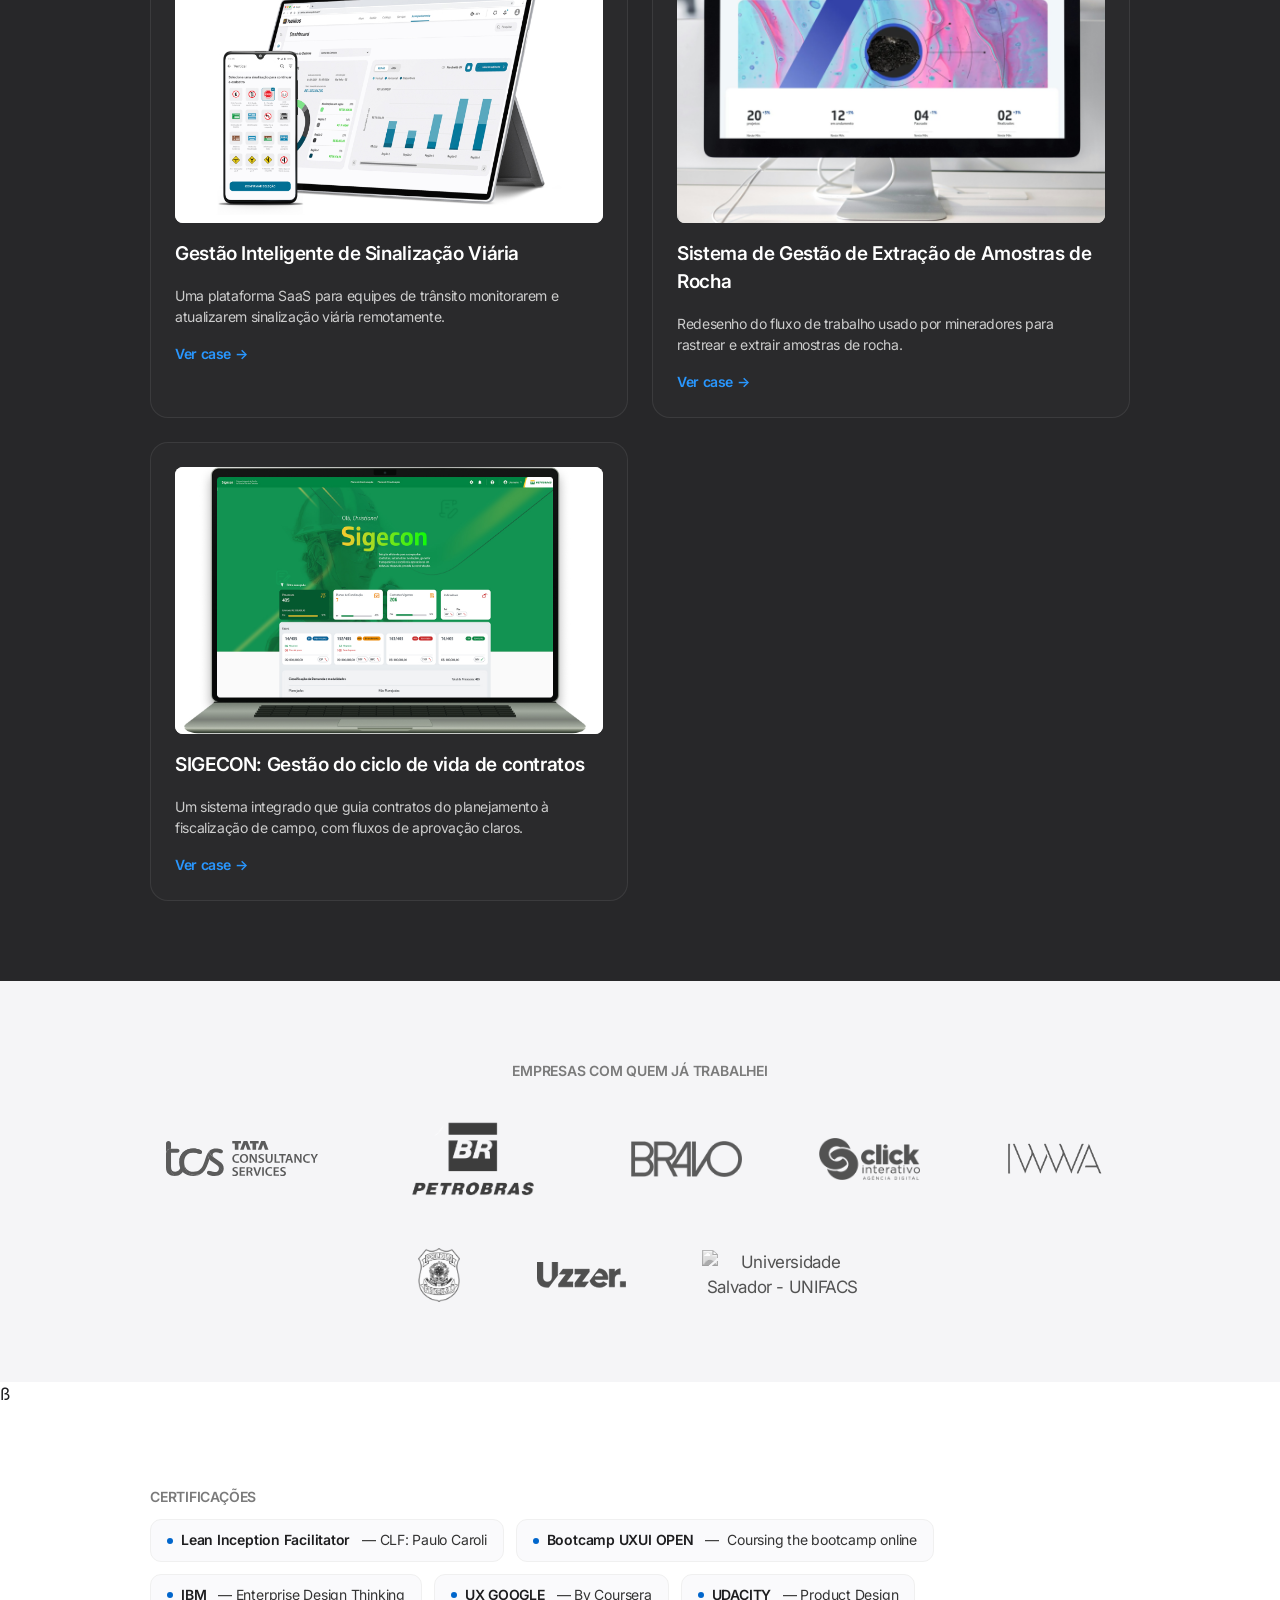
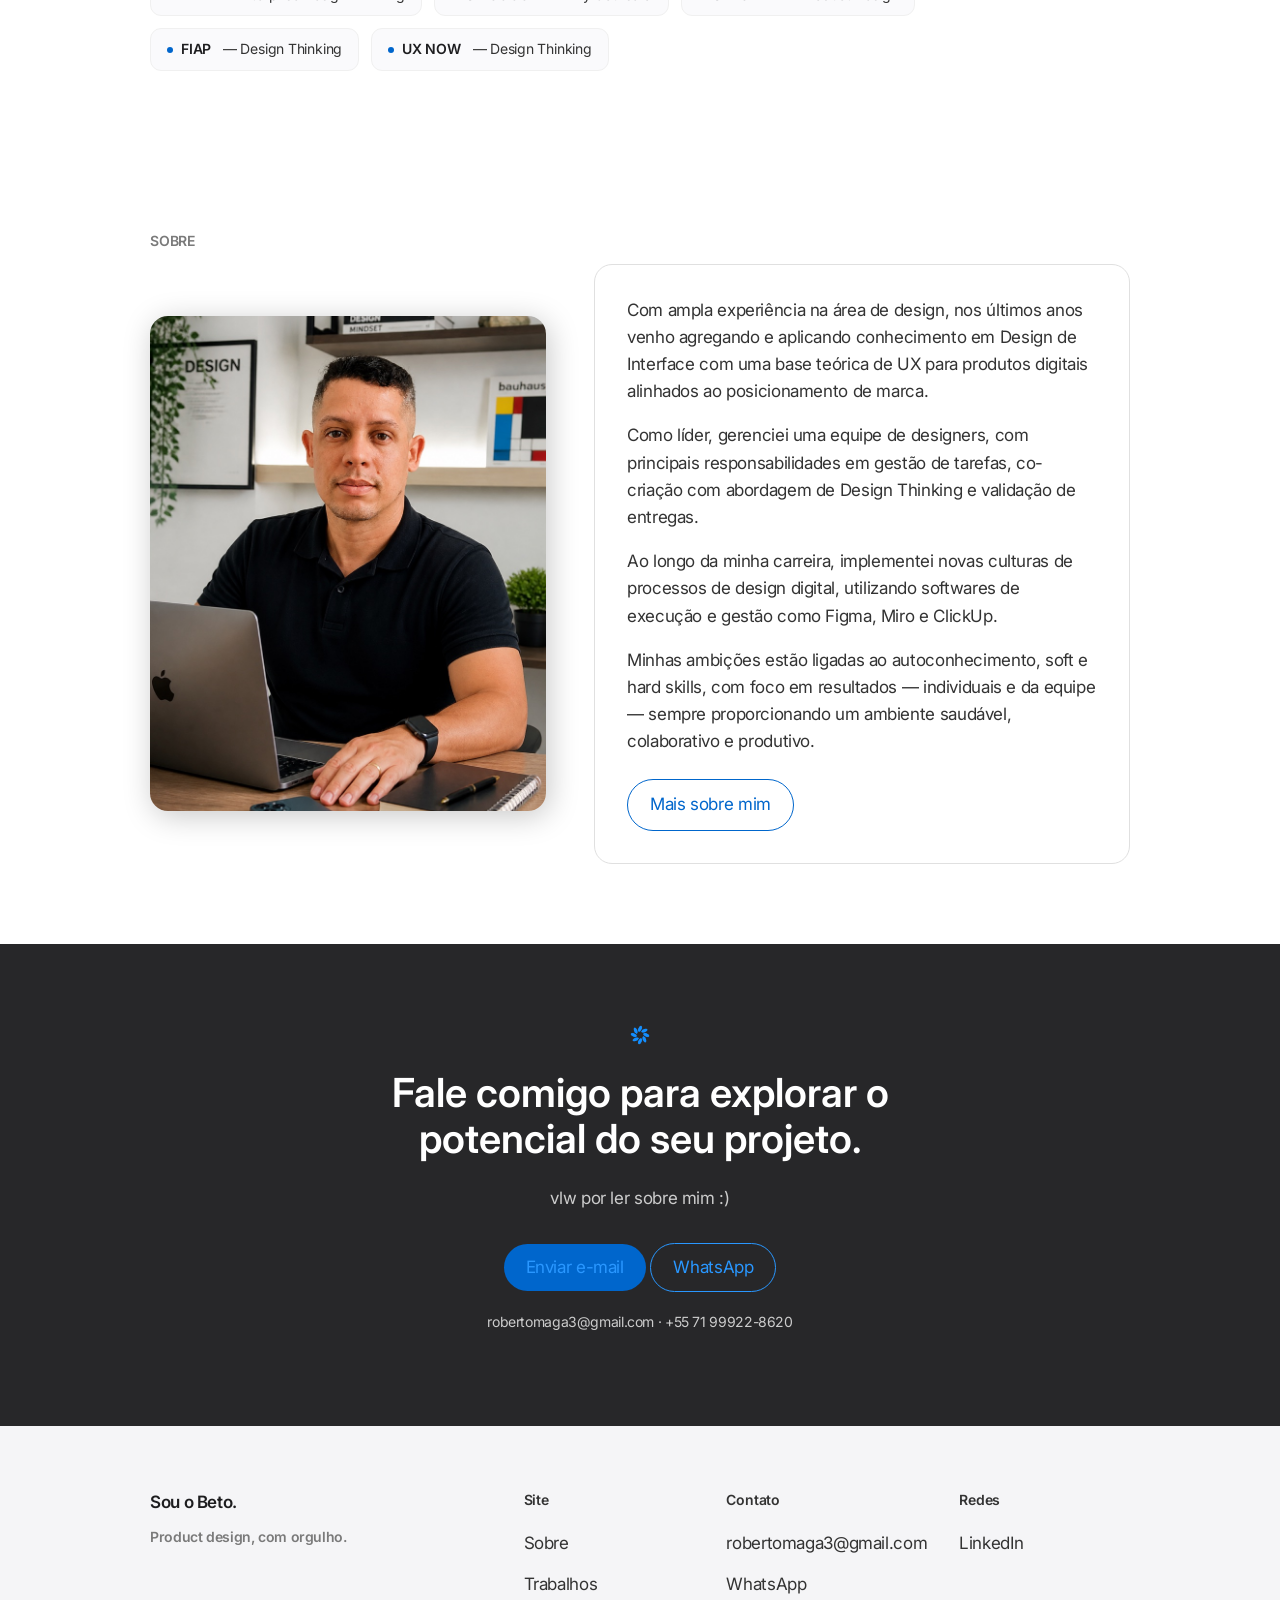
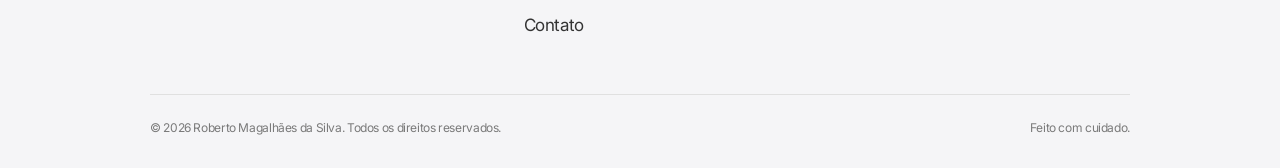
==== commit 86384a6f: "Add files via upload" ====
--- a/index.html
+++ b/index.html
@@ -162,8 +162,8 @@
         <img src="assets/img_site/c8760d24208e25596ec128fb980af4e7e433698e.png" alt="Click Interativo" loading="lazy" width="101" height="42">
         <img src="assets/img_site/b708943ce6888c171bda30ee9d942da5ebe1d97d.png" alt="IWWA" loading="lazy" width="118" height="41">
         <img src="assets/img_site/logo-poliica-federal.png" alt="Poliica-federal" loading="lazy" width="auto" height="54">
-        <img src="assets/img_site/uzzer.png" alt="Uzzer" loading="lazy" width="auto" height="54">
-        <img src="assets/img_site/logo-unifacs-largo 1.png.png" alt="Universidade Salvador - UNIFACS" loading="lazy" width="auto" height="54">
+        <img src="assets/img_site/uzzer.png" alt="Uzzer" loading="lazy" width="110" height="auto">
+        <img src="assets/img_site/logo-unifacs-largo 1.png.png" alt="Universidade Salvador - UNIFACS" loading="lazy" width="152" height="auto">
         
       </div>
     </div>
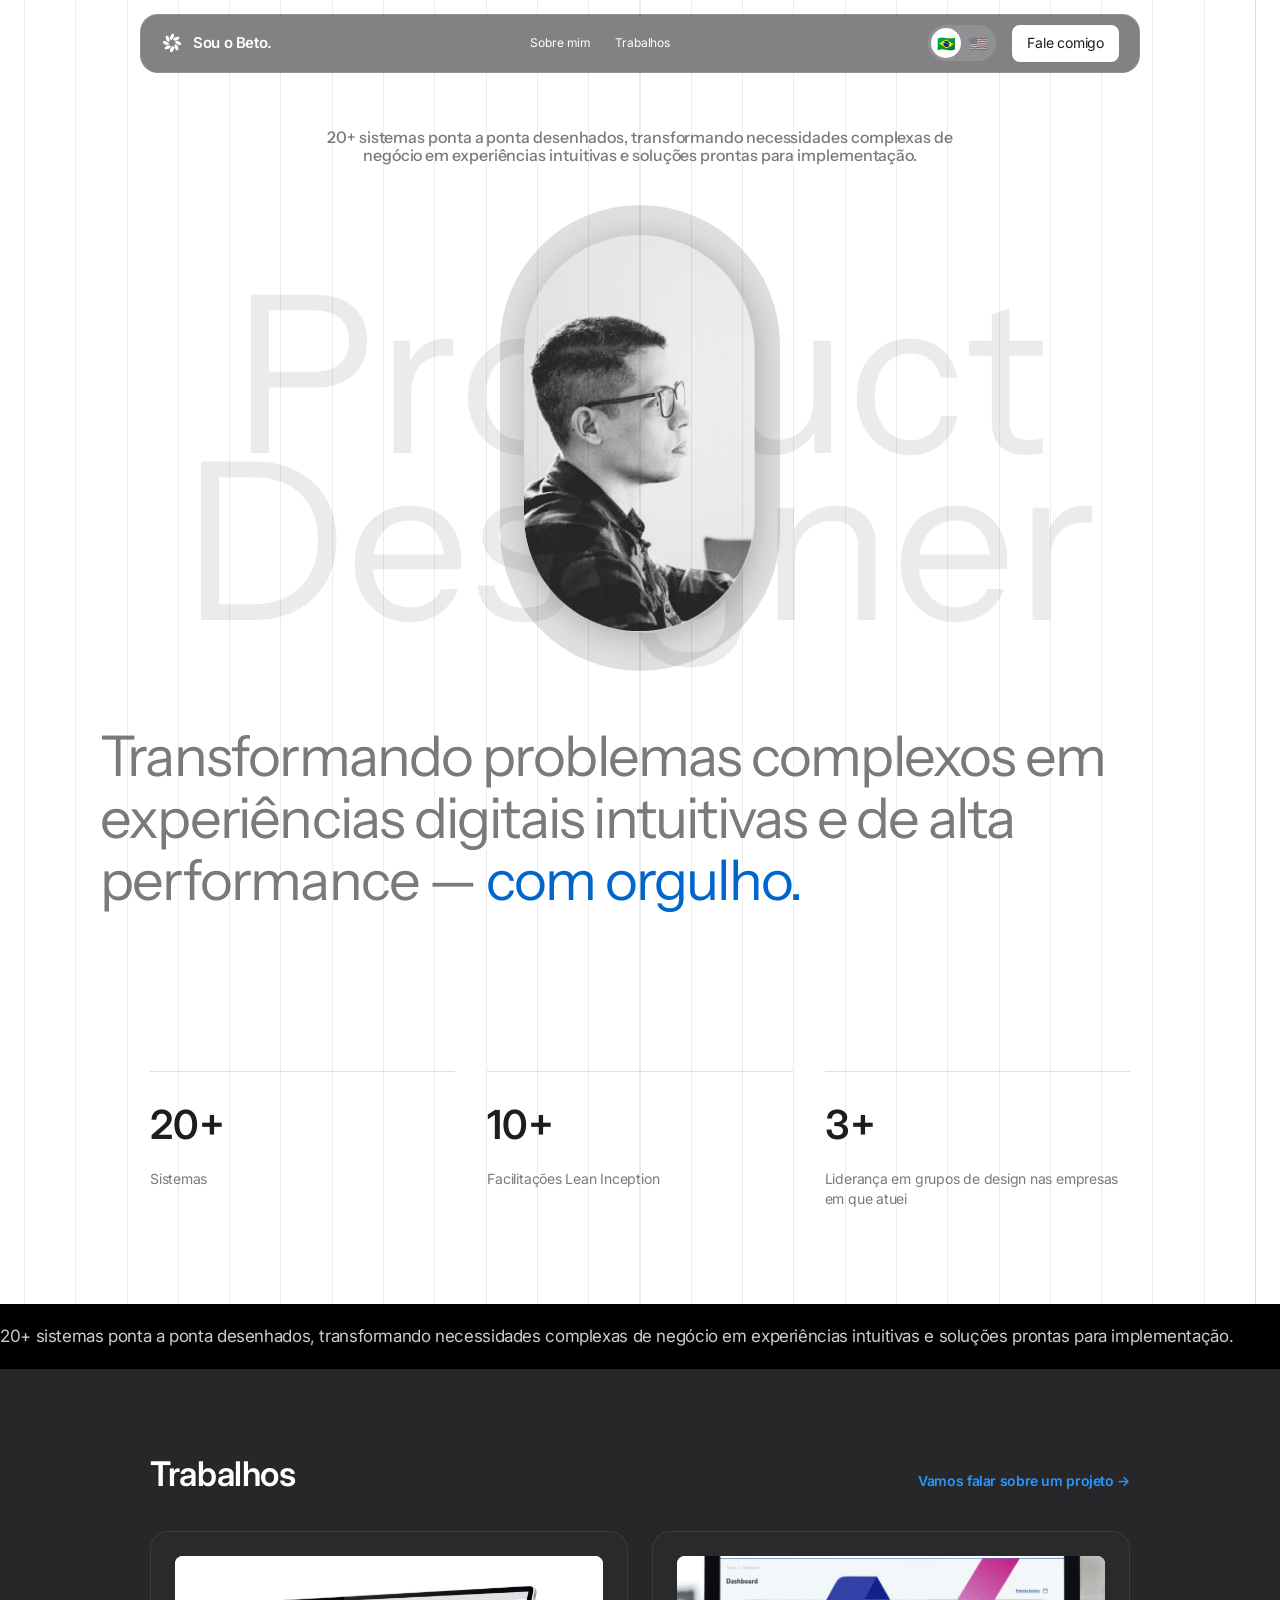
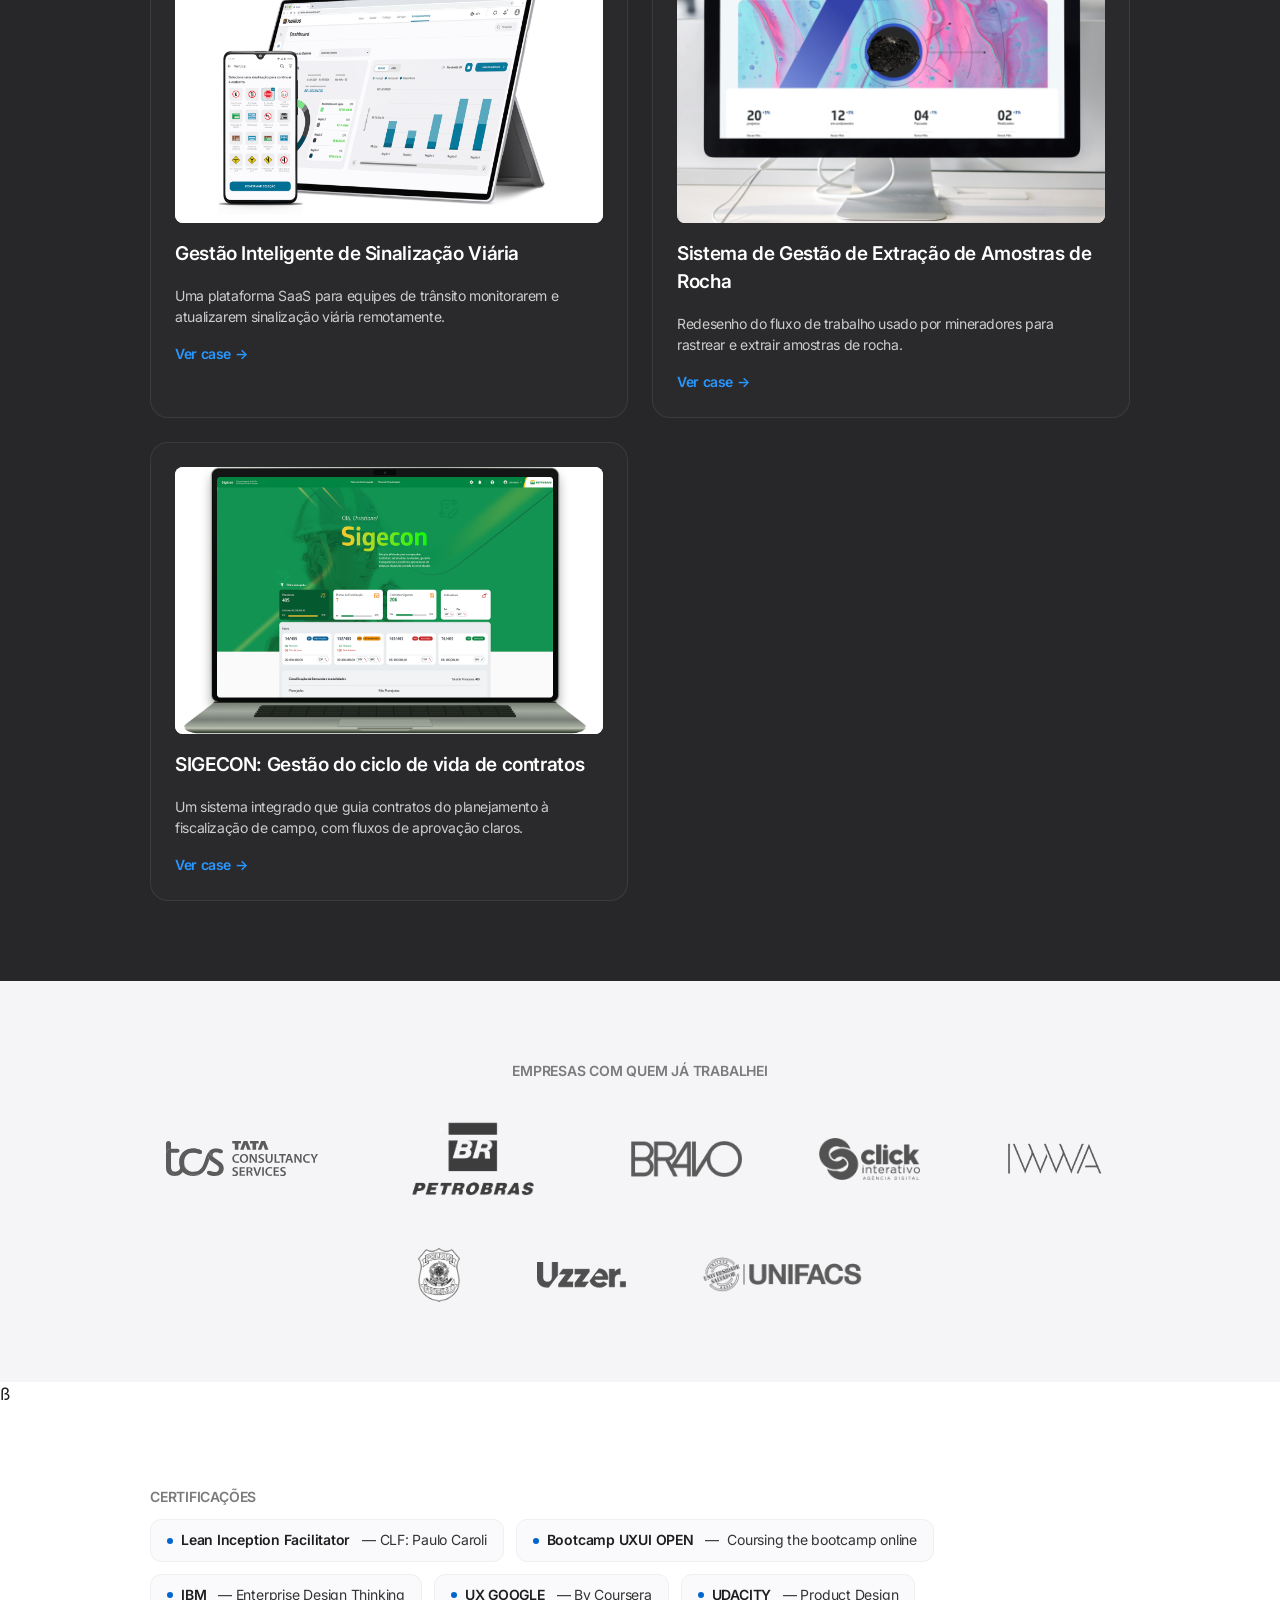
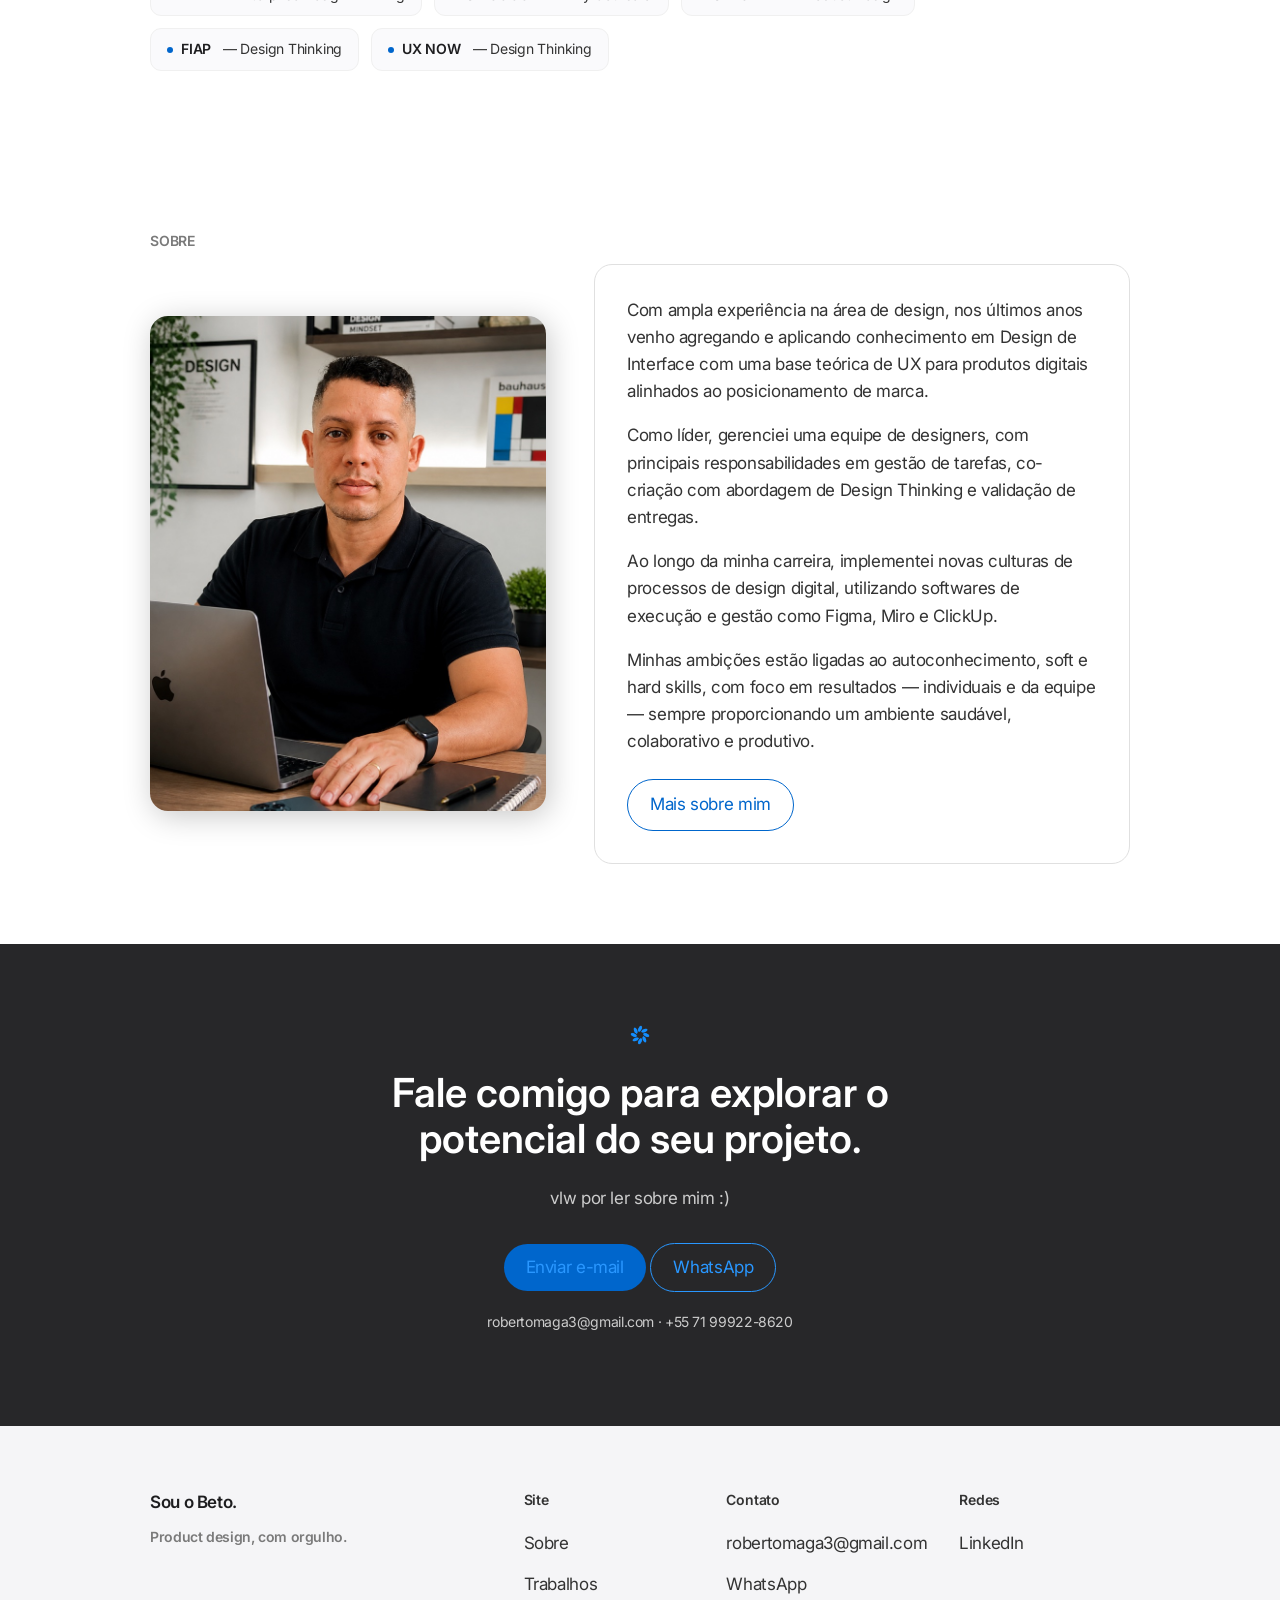
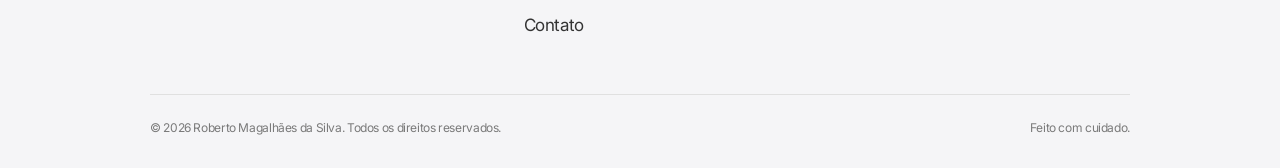
==== commit c48c1dca: "Add files via upload" ====
--- a/index.html
+++ b/index.html
@@ -163,7 +163,7 @@
         <img src="assets/img_site/b708943ce6888c171bda30ee9d942da5ebe1d97d.png" alt="IWWA" loading="lazy" width="118" height="41">
         <img src="assets/img_site/logo-poliica-federal.png" alt="Poliica-federal" loading="lazy" width="auto" height="54">
         <img src="assets/img_site/uzzer.png" alt="Uzzer" loading="lazy" width="110" height="auto">
-        <img src="assets/img_site/logo-unifacs-largo 1.png.png" alt="Universidade Salvador - UNIFACS" loading="lazy" width="152" height="auto">
+        <img src="assets/img_site/logo-unifacs-largo 1.png" alt="Universidade Salvador - UNIFACS" loading="lazy" width="152" height="auto">
         
       </div>
     </div>
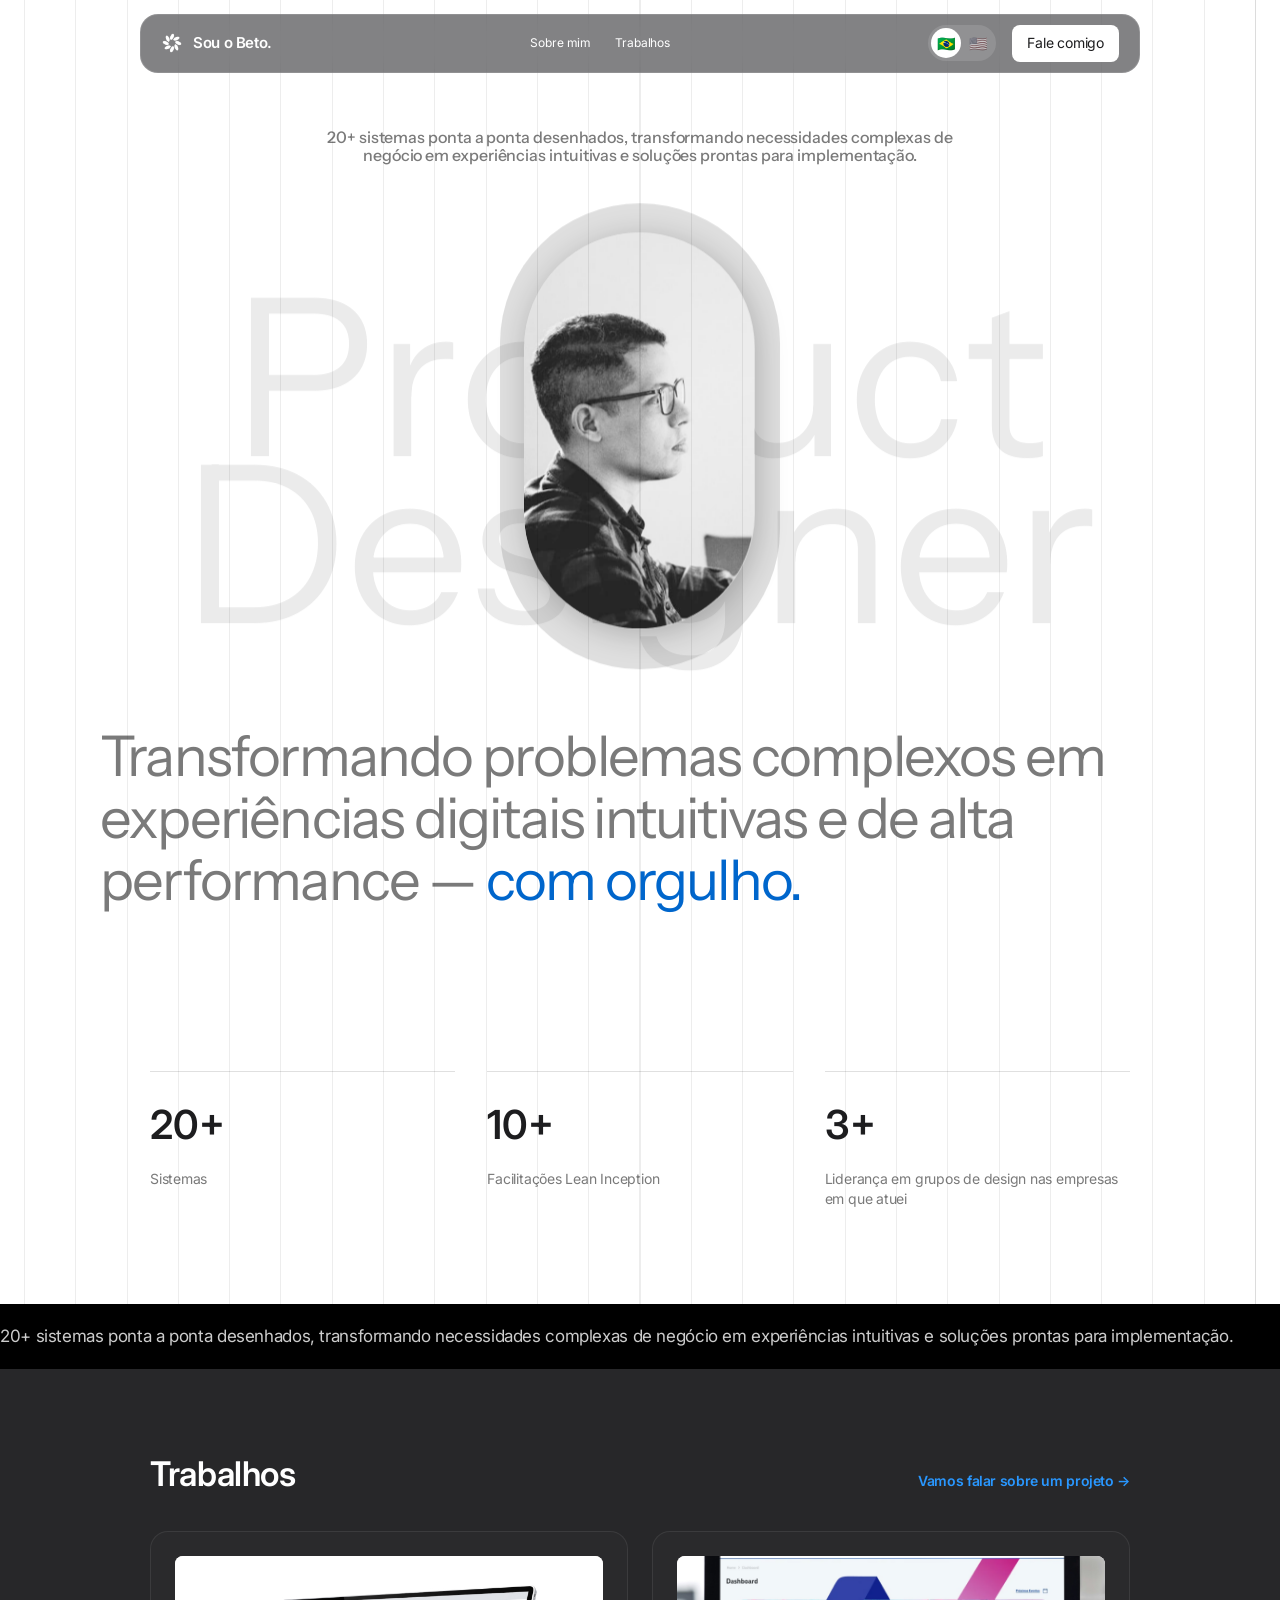
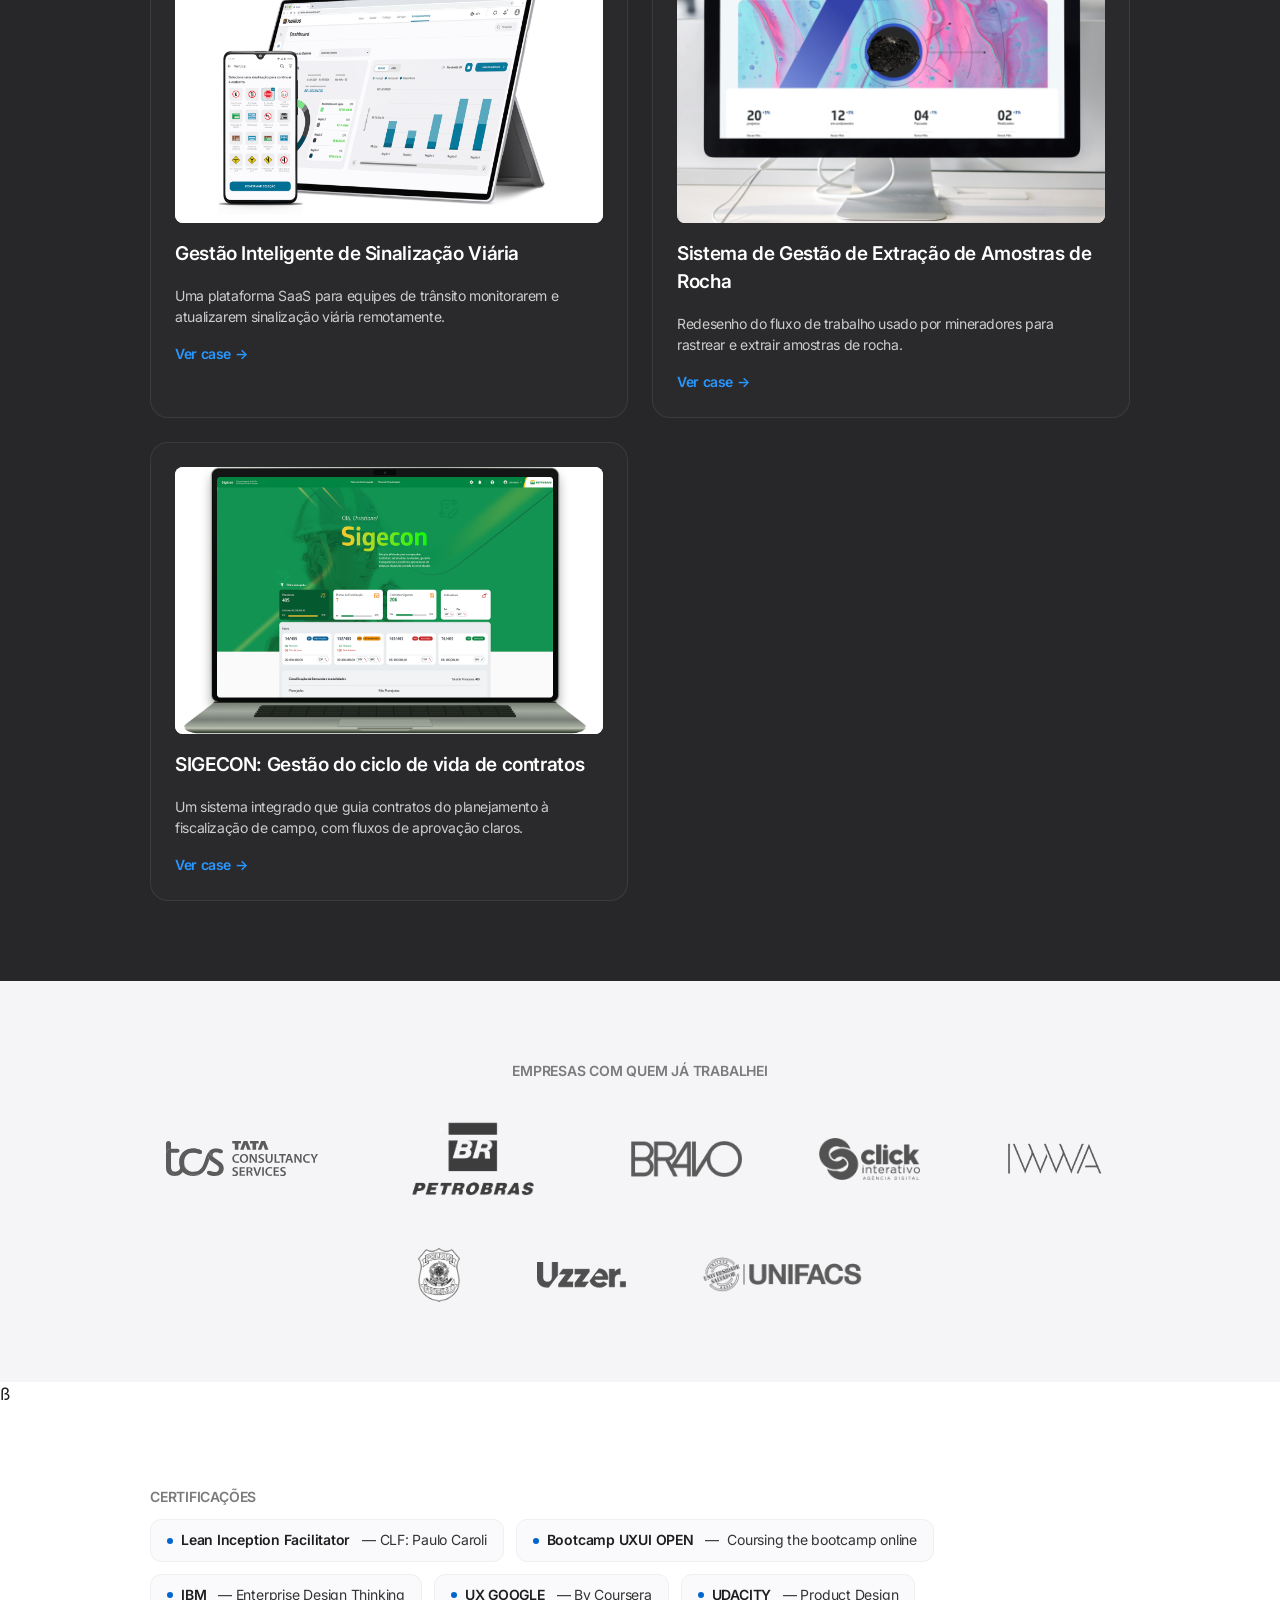
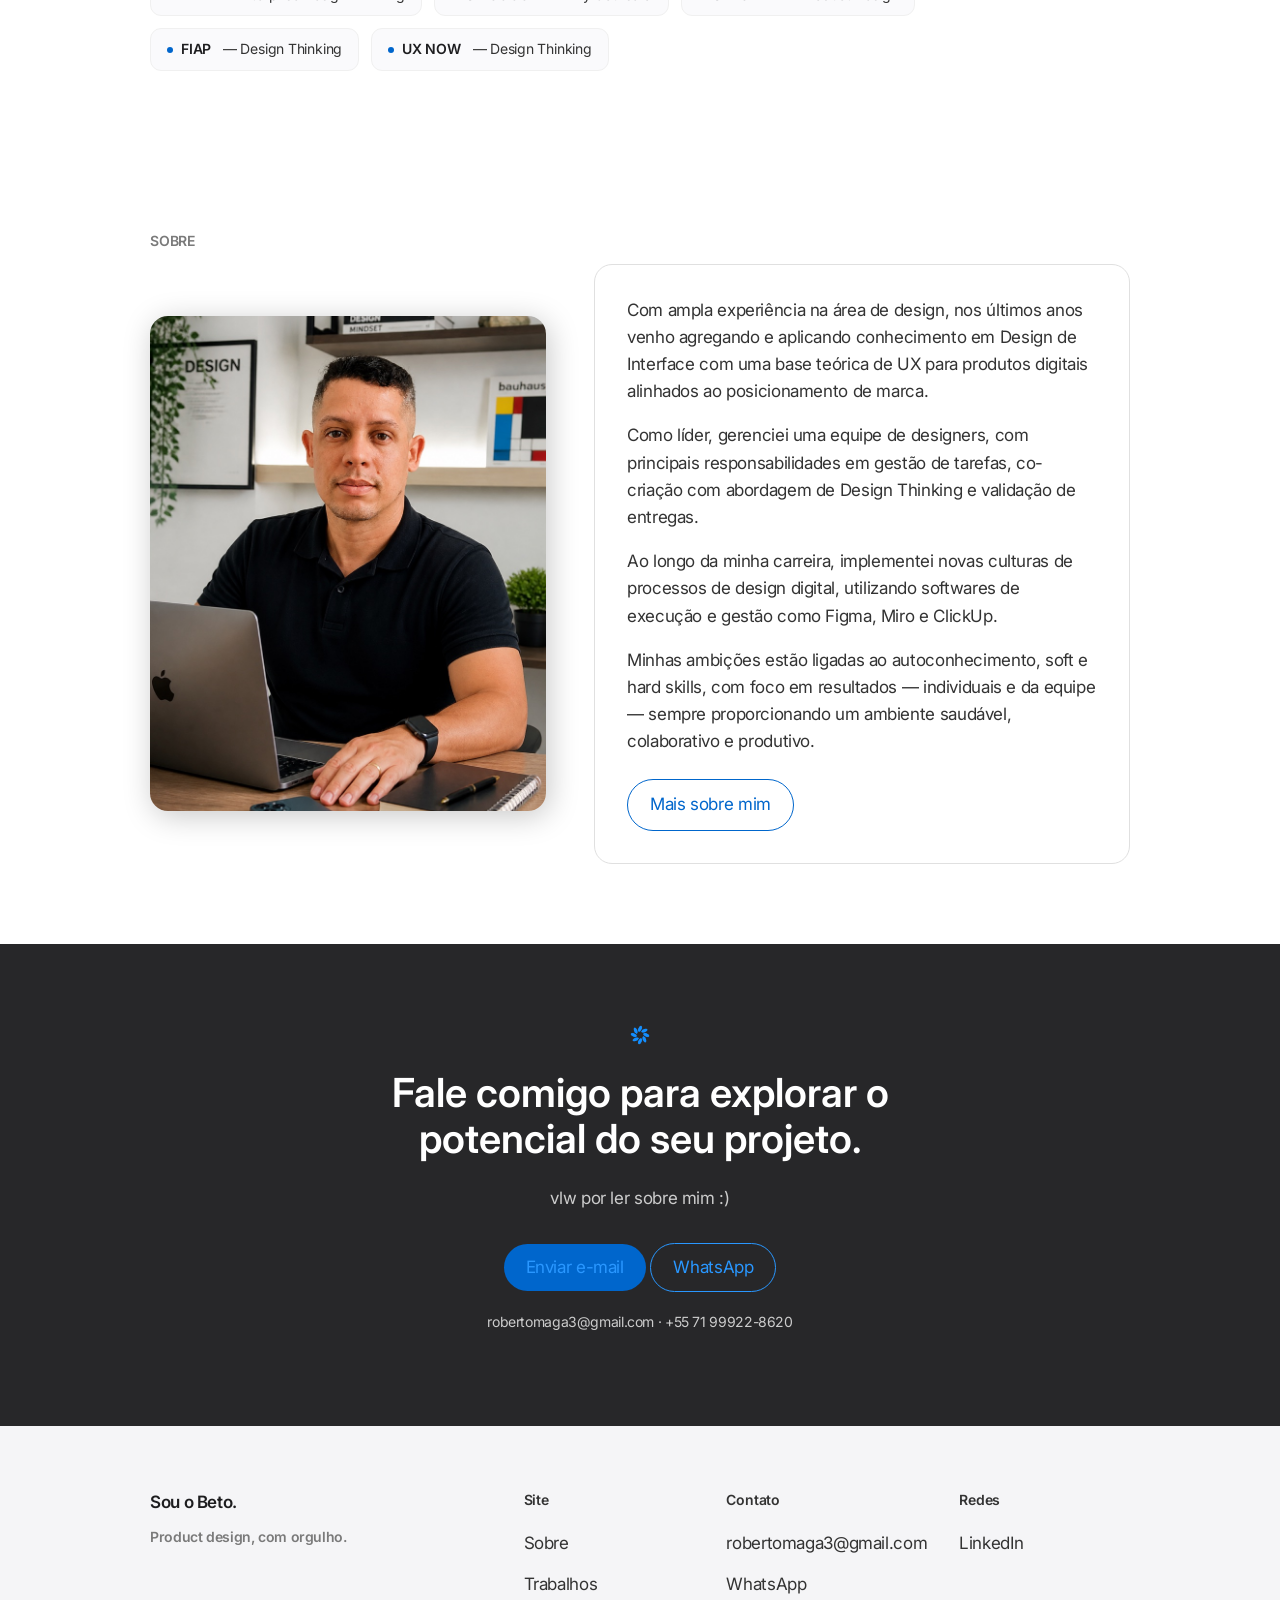
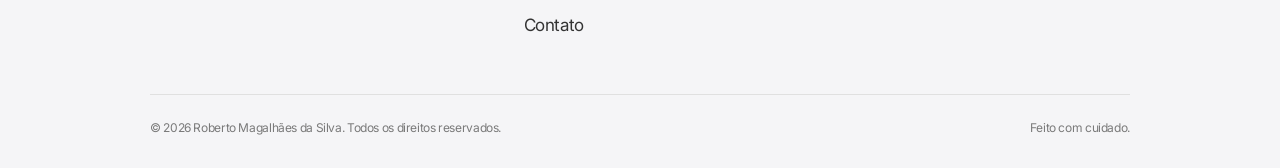
==== commit addffa34: "Add files via upload" ====
--- a/index.html
+++ b/index.html
@@ -163,7 +163,7 @@
         <img src="assets/img_site/b708943ce6888c171bda30ee9d942da5ebe1d97d.png" alt="IWWA" loading="lazy" width="118" height="41">
         <img src="assets/img_site/logo-poliica-federal.png" alt="Poliica-federal" loading="lazy" width="auto" height="54">
         <img src="assets/img_site/uzzer.png" alt="Uzzer" loading="lazy" width="110" height="auto">
-        <img src="assets/img_site/logo-unifacs-largo 1.png" alt="Universidade Salvador - UNIFACS" loading="lazy" width="152" height="auto">
+        <img src="assets/img_site/logo-unifacs-largo-1.png" alt="Universidade Salvador - UNIFACS" loading="lazy" width="152" height="auto">
         
       </div>
     </div>
